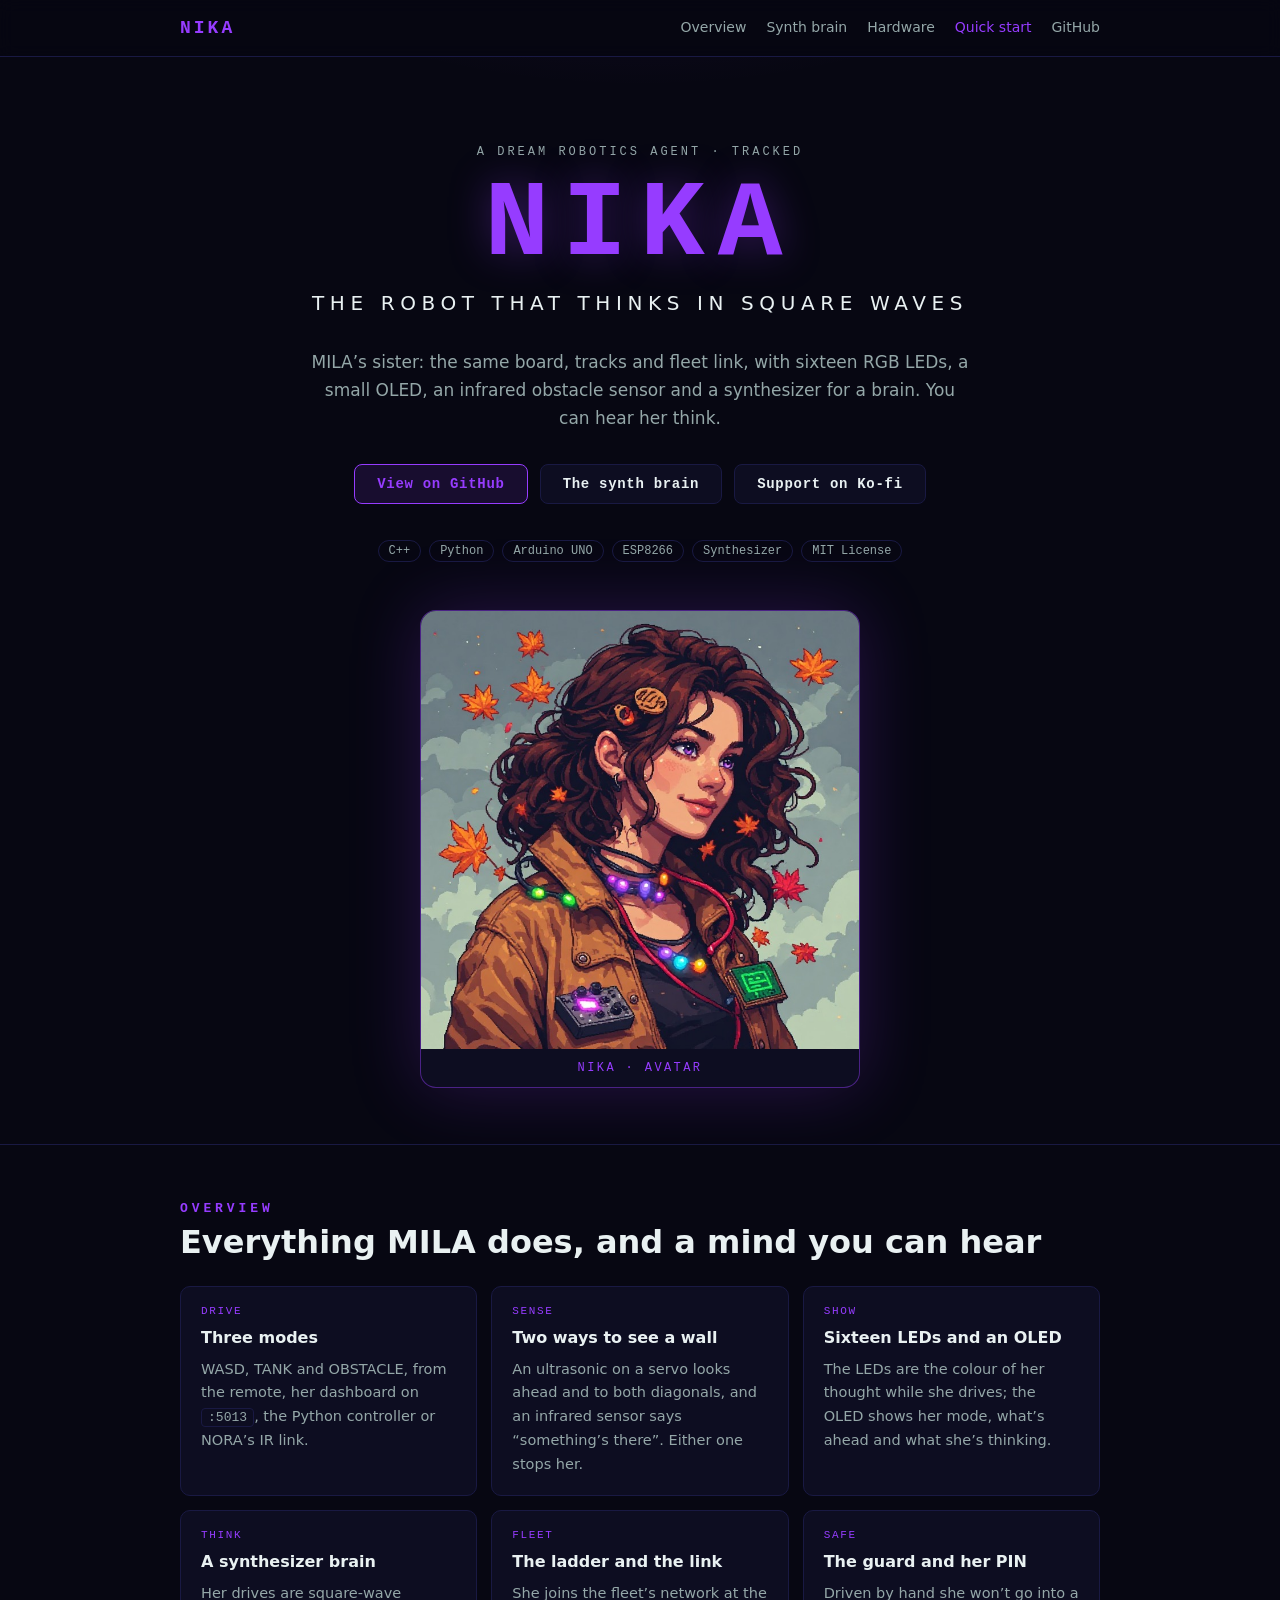
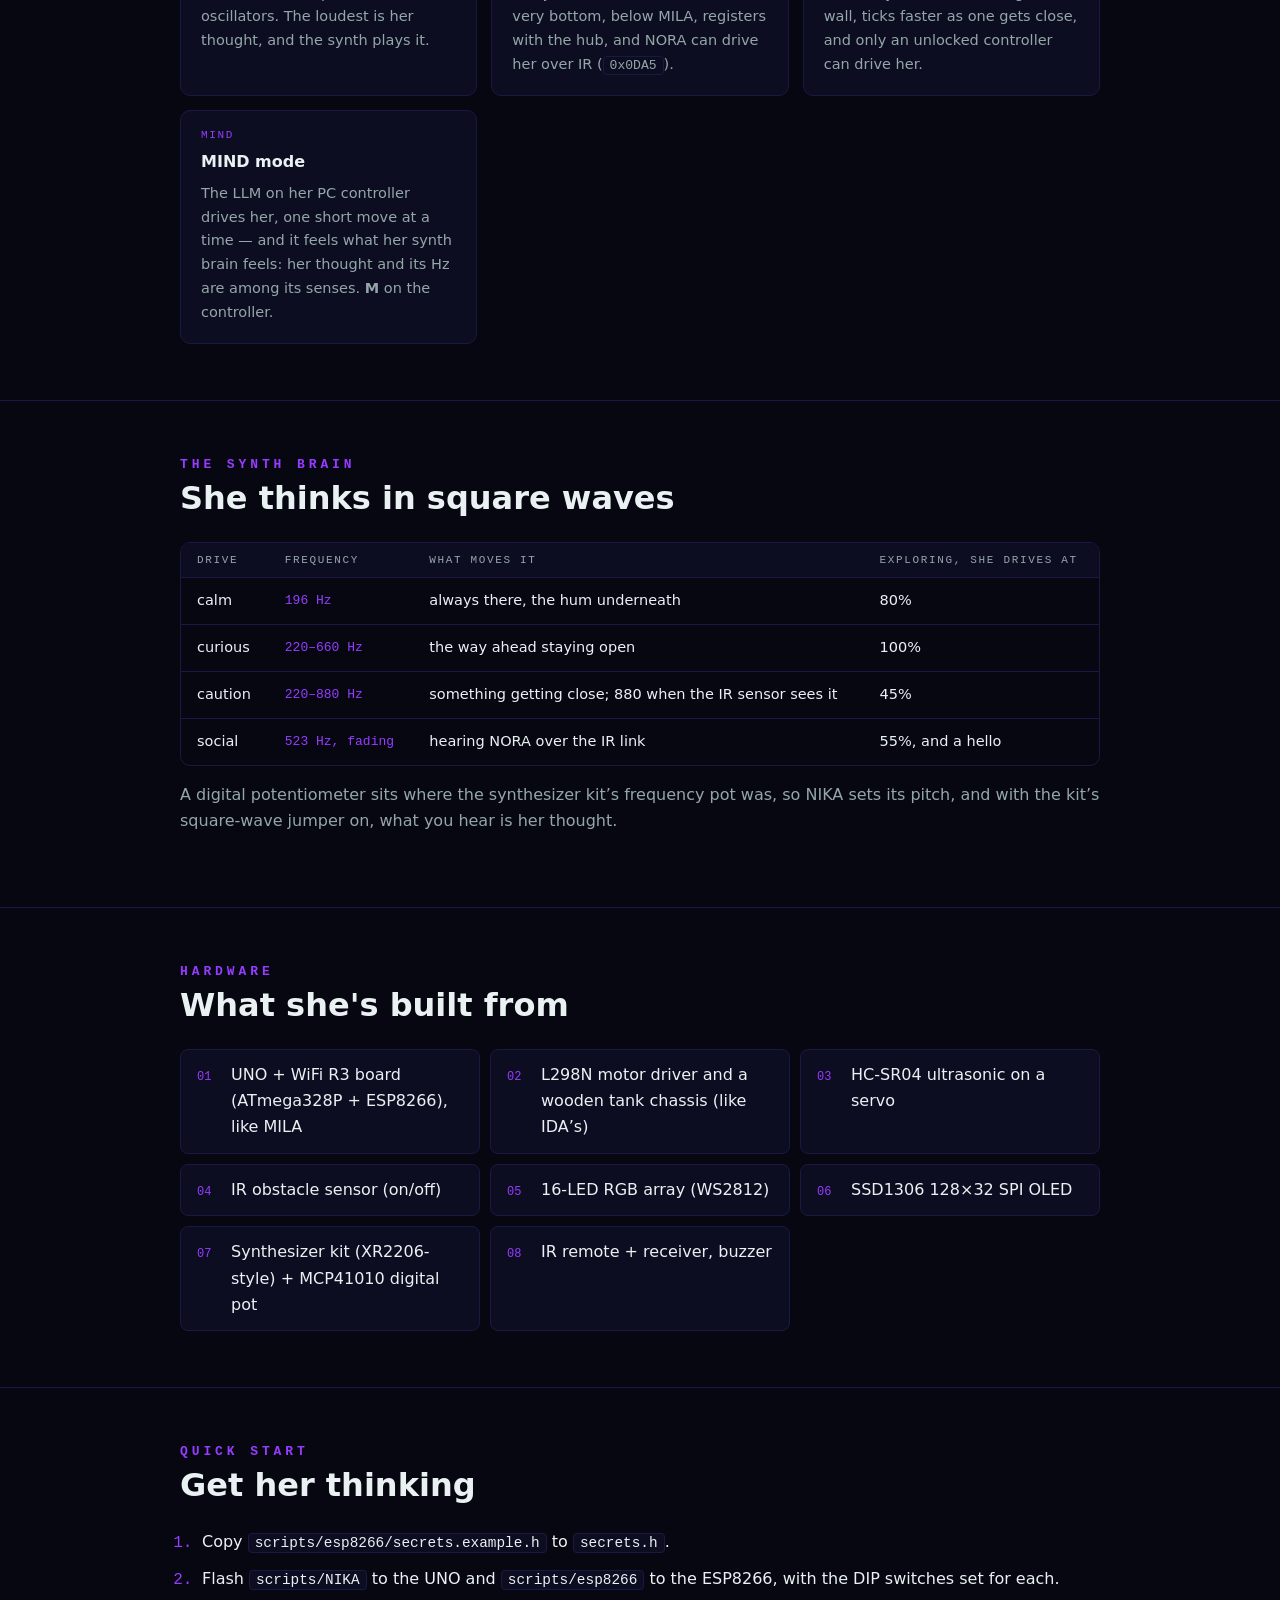
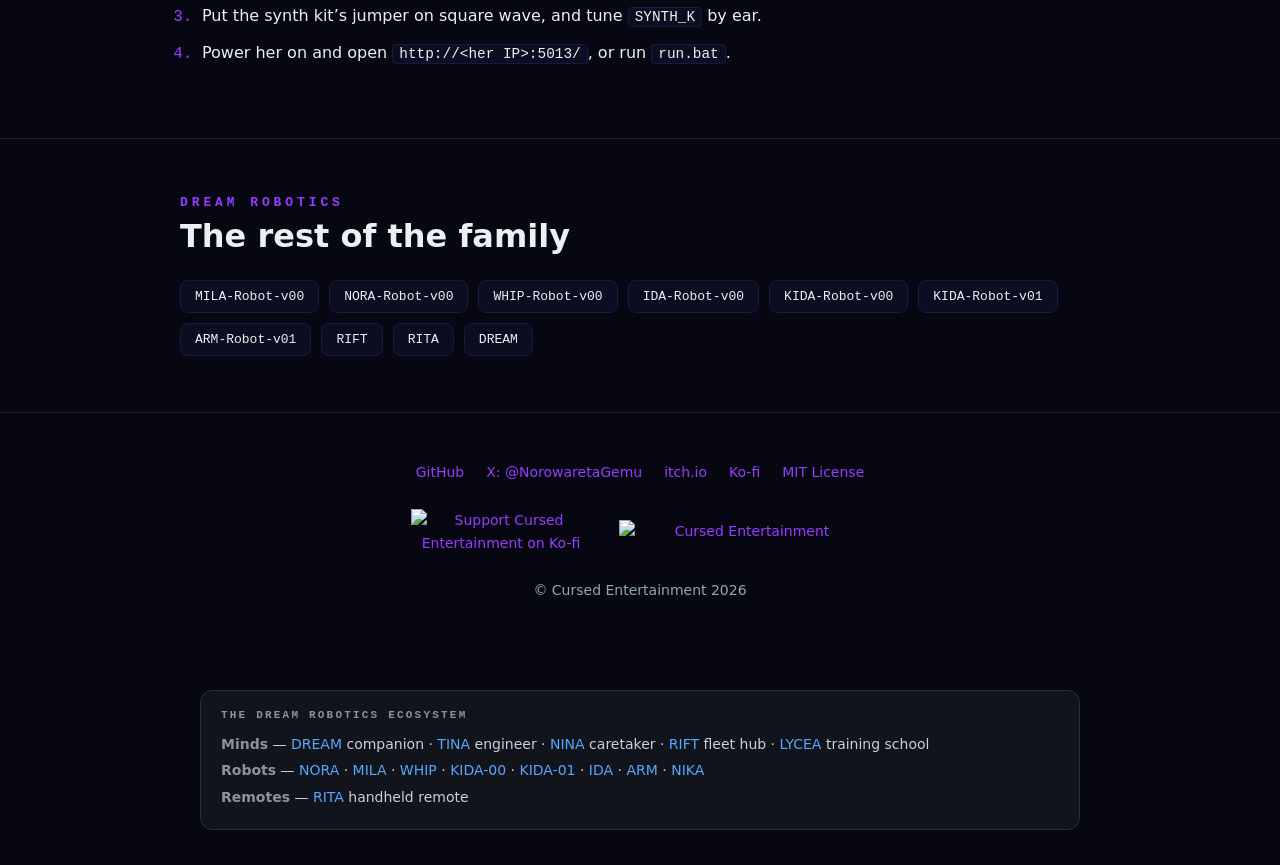
==== index.html @ 4344f5b2 "Ecosystem block: no Tools line (CRUSH, Image-Generator, GloriosaAI, SynthWomb, PyVitals aren't DREAM" ====
<!DOCTYPE html>
<html lang="en">
<head>
<meta charset="utf-8">
<meta name="viewport" content="width=device-width, initial-scale=1">
<title>NIKA — the robot that thinks in square waves</title>
<meta name="description" content="NIKA is a tracked UNO + ESP8266 robot from the DREAM Robotics fleet whose mind is a synthesizer: her drives are square-wave oscillators, and the loudest one is her thought.">
<meta name="color-scheme" content="dark">
<meta property="og:title" content="NIKA — the robot that thinks in square waves">
<meta property="og:description" content="A tracked UNO + ESP8266 robot whose mind is a synthesizer.">
<meta property="og:type" content="website">
<meta property="og:image" content="images/nika_avatar.jpg">
<link rel="icon" href="site/favicon.ico" sizes="any">
<link rel="apple-touch-icon" href="site/apple-touch-icon.png">
<link rel="stylesheet" href="site/style.css">
<script src="site/site.js" defer></script>
</head>
<body>

<nav aria-label="Primary">
  <div class="wrap">
    <a class="brand" href="#top">NIKA</a>
    <ul>
      <li><a href="#overview">Overview</a></li>
      <li><a href="#brain">Synth brain</a></li>
      <li><a href="#hardware">Hardware</a></li>
      <li><a href="#quickstart">Quick start</a></li>
      <li><a href="https://github.com/CursedPrograms/NIKA-Robot-v00">GitHub</a></li>
    </ul>
  </div>
</nav>

<header class="hero" id="top">
  <div class="wrap">
    <div class="eyebrow">A DREAM Robotics Agent &middot; Tracked</div>
    <h1>NIKA</h1>
    <p class="tagline">The robot that thinks in square waves</p>
    <p class="lede">MILA&rsquo;s sister: the same board, tracks and fleet link, with sixteen RGB LEDs, a small OLED, an infrared obstacle sensor and a synthesizer for a brain. You can hear her think.</p>
    <div class="cta">
      <a class="btn primary" href="https://github.com/CursedPrograms/NIKA-Robot-v00">View on GitHub</a>
      <a class="btn" href="#brain">The synth brain</a>
      <a class="btn" href="https://ko-fi.com/cursedentertainment">Support on Ko-fi</a>
    </div>
    <div class="tags" aria-label="Technologies">
      <span class="tag">C++</span>
      <span class="tag">Python</span>
      <span class="tag">Arduino UNO</span>
      <span class="tag">ESP8266</span>
      <span class="tag">Synthesizer</span>
      <span class="tag">MIT License</span>
    </div>
    <figure class="avatar">
      <img src="images/nika_avatar.jpg" alt="NIKA's avatar: a human representation of the robot, in a wooden-brown jacket with RGB lights and a little synth, among autumn leaves" width="768" height="768">
      <figcaption>NIKA &middot; avatar</figcaption>
    </figure>
  </div>
</header>

<main>

<section id="overview">
  <div class="wrap">
    <h2>Overview</h2>
    <h3 class="title">Everything MILA does, and a mind you can hear</h3>
    <div class="grid cols-3">
      <div class="card"><span class="k">Drive</span><h4>Three modes</h4><p>WASD, TANK and OBSTACLE, from the remote, her dashboard on <code>:5013</code>, the Python controller or NORA&rsquo;s IR link.</p></div>
      <div class="card"><span class="k">Sense</span><h4>Two ways to see a wall</h4><p>An ultrasonic on a servo looks ahead and to both diagonals, and an infrared sensor says &ldquo;something&rsquo;s there&rdquo;. Either one stops her.</p></div>
      <div class="card"><span class="k">Show</span><h4>Sixteen LEDs and an OLED</h4><p>The LEDs are the colour of her thought while she drives; the OLED shows her mode, what&rsquo;s ahead and what she&rsquo;s thinking.</p></div>
      <div class="card"><span class="k">Think</span><h4>A synthesizer brain</h4><p>Her drives are square-wave oscillators. The loudest is her thought, and the synth plays it.</p></div>
      <div class="card"><span class="k">Fleet</span><h4>The ladder and the link</h4><p>She joins the fleet&rsquo;s network at the very bottom, below MILA, registers with the hub, and NORA can drive her over IR (<code>0x0DA5</code>).</p></div>
      <div class="card"><span class="k">Safe</span><h4>The guard and her PIN</h4><p>Driven by hand she won&rsquo;t go into a wall, ticks faster as one gets close, and only an unlocked controller can drive her.</p></div>
      <div class="card"><span class="k">Mind</span><h4>MIND mode</h4><p>The LLM on her PC controller drives her, one short move at a time &mdash; and it feels what her synth brain feels: her thought and its Hz are among its senses. <b>M</b> on the controller.</p></div>
    </div>
  </div>
</section>

<section id="brain">
  <div class="wrap">
    <h2>The synth brain</h2>
    <h3 class="title">She thinks in square waves</h3>
    <div class="table-wrap">
      <table>
        <thead><tr><th>Drive</th><th>Frequency</th><th>What moves it</th><th>Exploring, she drives at</th></tr></thead>
        <tbody>
          <tr><td>calm</td><td class="mono">196 Hz</td><td>always there, the hum underneath</td><td>80%</td></tr>
          <tr><td>curious</td><td class="mono">220&ndash;660 Hz</td><td>the way ahead staying open</td><td>100%</td></tr>
          <tr><td>caution</td><td class="mono">220&ndash;880 Hz</td><td>something getting close; 880 when the IR sensor sees it</td><td>45%</td></tr>
          <tr><td>social</td><td class="mono">523 Hz, fading</td><td>hearing NORA over the IR link</td><td>55%, and a hello</td></tr>
        </tbody>
      </table>
    </div>
    <p class="muted spaced">A digital potentiometer sits where the synthesizer kit&rsquo;s frequency pot was, so NIKA sets its pitch, and with the kit&rsquo;s square-wave jumper on, what you hear is her thought.</p>
  </div>
</section>

<section id="hardware">
  <div class="wrap">
    <h2>Hardware</h2>
    <h3 class="title">What she's built from</h3>
    <ol class="parts">
      <li><span class="n">01</span> UNO + WiFi R3 board (ATmega328P + ESP8266), like MILA</li>
      <li><span class="n">02</span> L298N motor driver and a wooden tank chassis (like IDA&rsquo;s)</li>
      <li><span class="n">03</span> HC-SR04 ultrasonic on a servo</li>
      <li><span class="n">04</span> IR obstacle sensor (on/off)</li>
      <li><span class="n">05</span> 16-LED RGB array (WS2812)</li>
      <li><span class="n">06</span> SSD1306 128&times;32 SPI OLED</li>
      <li><span class="n">07</span> Synthesizer kit (XR2206-style) + MCP41010 digital pot</li>
      <li><span class="n">08</span> IR remote + receiver, buzzer</li>
    </ol>
  </div>
</section>

<section id="quickstart">
  <div class="wrap">
    <h2>Quick start</h2>
    <h3 class="title">Get her thinking</h3>
    <ol class="steps">
      <li>Copy <code>scripts/esp8266/secrets.example.h</code> to <code>secrets.h</code>.</li>
      <li>Flash <code>scripts/NIKA</code> to the UNO and <code>scripts/esp8266</code> to the ESP8266, with the DIP switches set for each.</li>
      <li>Put the synth kit&rsquo;s jumper on square wave, and tune <code>SYNTH_K</code> by ear.</li>
      <li>Power her on and open <code>http://&lt;her IP&gt;:5013/</code>, or run <code>run.bat</code>.</li>
    </ol>
  </div>
</section>

<section id="related">
  <div class="wrap">
    <h2>DREAM Robotics</h2>
    <h3 class="title">The rest of the family</h3>
    <div class="related">
      <a href="https://github.com/CursedPrograms/MILA-Robot-v00">MILA-Robot-v00</a>
      <a href="https://github.com/CursedPrograms/NORA-Robot-v00">NORA-Robot-v00</a>
      <a href="https://github.com/CursedPrograms/WHIP-Robot-v00">WHIP-Robot-v00</a>
      <a href="https://github.com/CursedPrograms/IDA-Robot-v00">IDA-Robot-v00</a>
      <a href="https://github.com/CursedPrograms/KIDA-Robot-v00">KIDA-Robot-v00</a>
      <a href="https://github.com/CursedPrograms/KIDA-Robot-v01">KIDA-Robot-v01</a>
      <a href="https://github.com/CursedPrograms/ARM-Robot-v01">ARM-Robot-v01</a>
      <a href="https://github.com/CursedPrograms/RIFT">RIFT</a>
      <a href="https://github.com/CursedPrograms/RITA">RITA</a>
      <a href="https://github.com/CursedPrograms/DREAM">DREAM</a>
    </div>
  </div>
</section>

</main>

<footer>
  <div class="wrap">
    <div class="links">
      <a href="https://github.com/CursedPrograms/NIKA-Robot-v00">GitHub</a>
      <a href="https://x.com/NorowaretaGemu">X: @NorowaretaGemu</a>
      <a href="https://cursed-entertainment.itch.io/">itch.io</a>
      <a href="https://ko-fi.com/cursedentertainment">Ko-fi</a>
      <a href="https://github.com/CursedPrograms/NIKA-Robot-v00/blob/main/LICENSE">MIT License</a>
    </div>
    <div class="logos">
      <a href="https://ko-fi.com/cursedentertainment">
        <img src="https://ko-fi.com/img/githubbutton_sm.svg" alt="Support Cursed Entertainment on Ko-fi" width="180" loading="lazy">
      </a>
      <a href="https://cursed-entertainment.itch.io/">
        <img src="https://github.com/CursedPrograms/cursedentertainment/raw/main/images/logos/logo-wide-grey.png" alt="Cursed Entertainment" width="250" loading="lazy">
      </a>
    </div>
    <div>&copy; Cursed Entertainment 2026</div>
  </div>
</footer>

<!-- DREAM-ECOSYSTEM:START -->
<section class="eco">
  <div class="eco-title">The DREAM Robotics ecosystem</div>
  <div><strong>Minds</strong> — <a href="https://github.com/CursedPrograms/DREAM">DREAM</a> companion · <a href="https://github.com/CursedPrograms/TINA">TINA</a> engineer · <a href="https://github.com/CursedPrograms/NINA">NINA</a> caretaker · <a href="https://github.com/CursedPrograms/RIFT">RIFT</a> fleet hub · <a href="https://github.com/CursedPrograms/LYCEA">LYCEA</a> training school</div>
  <div><strong>Robots</strong> — <a href="https://github.com/CursedPrograms/NORA-Robot-v00">NORA</a> · <a href="https://github.com/CursedPrograms/MILA-Robot-v00">MILA</a> · <a href="https://github.com/CursedPrograms/WHIP-Robot-v00">WHIP</a> · <a href="https://github.com/CursedPrograms/KIDA-Robot-v00">KIDA-00</a> · <a href="https://github.com/CursedPrograms/KIDA-Robot-v01">KIDA-01</a> · <a href="https://github.com/CursedPrograms/IDA-Robot-v00">IDA</a> · <a href="https://github.com/CursedPrograms/ARM-Robot-v01">ARM</a> · <a href="https://github.com/CursedPrograms/NIKA-Robot-v00">NIKA</a></div>
  <div><strong>Remotes</strong> — <a href="https://github.com/CursedPrograms/RITA">RITA</a> handheld remote</div>
</section>
<!-- DREAM-ECOSYSTEM:END -->
</body>
</html>
---- site/style.css ----
/* DREAM Robotics site stylesheet: layout shared by every robot, NIKA's colours
   (violet and pink, her curious and social thoughts). */
:root {
  --bg: #070712;
  --panel: #0D0D21;
  --border: #191943;
  --accent: #963CFF;
  --accent2: #FF288C;
  --green: #00ff88;
  --text: #E9F1F2;
  --sub: #94A7A8;
  --glow: 150, 60, 255;
  --glow2: 33, 131, 168;
  --mono: ui-monospace, "Cascadia Code", Consolas, "SF Mono", Menlo, monospace;
  --sans: system-ui, -apple-system, "Segoe UI", Roboto, sans-serif;
}
* { box-sizing: border-box; }
html { scroll-behavior: smooth; }
body {
  margin: 0;
  background: var(--bg);
  color: var(--text);
  font: 16px/1.65 var(--sans);
  -webkit-font-smoothing: antialiased;
}
a { color: var(--accent); text-decoration: none; }
a:hover { text-decoration: underline; }
a:focus-visible, .btn:focus-visible { outline: 2px solid var(--accent); outline-offset: 3px; border-radius: 4px; }
code, pre, .mono { font-family: var(--mono); }
.wrap { max-width: 960px; margin: 0 auto; padding: 0 20px; }

/* nav */
nav {
  position: sticky; top: 0; z-index: 10;
  background: rgba(7, 7, 18, .85);
  backdrop-filter: blur(8px);
  border-bottom: 1px solid var(--border);
}
nav .wrap { display: flex; align-items: center; justify-content: space-between; height: 56px; gap: 16px; }
nav .brand { font: 700 18px var(--mono); letter-spacing: 3px; color: var(--accent); }
nav ul { display: flex; gap: 20px; list-style: none; margin: 0; padding: 0; font-size: 14px; }
nav ul a { color: var(--sub); }
nav ul a:hover { color: var(--text); text-decoration: none; }
@media (max-width: 640px) { nav ul li:not(:last-child) { display: none; } }

/* hero */
header.hero { padding: 88px 0 56px; text-align: center; position: relative; overflow: hidden; }
header.hero::before {
  content: ""; position: absolute; inset: -40% 0 auto 0; height: 520px; z-index: -1;
  background: radial-gradient(ellipse at 50% 30%, rgba(var(--glow), .16), transparent 60%),
              radial-gradient(ellipse at 75% 20%, rgba(var(--glow2), .13), transparent 55%);
}
.eyebrow { font: 12px var(--mono); letter-spacing: 3px; color: var(--sub); text-transform: uppercase; }
h1 {
  margin: 12px 0 8px;
  font: 800 clamp(56px, 12vw, 108px)/1 var(--mono);
  letter-spacing: .12em;
  color: var(--accent);
  text-shadow: 0 0 40px rgba(var(--glow), .35);
}
.tagline { font-size: clamp(15px, 2.6vw, 20px); color: var(--text); letter-spacing: .28em; text-transform: uppercase; margin: 0 0 28px; }
.lede { max-width: 660px; margin: 0 auto 32px; color: var(--sub); font-size: 17px; }
.cta { display: flex; flex-wrap: wrap; gap: 12px; justify-content: center; }
.btn {
  display: inline-block; padding: 11px 22px; border-radius: 8px;
  border: 1px solid var(--border); background: var(--panel); color: var(--text);
  font: 600 14px var(--mono); letter-spacing: .05em; transition: border-color .15s, background .15s;
}
.btn:hover { border-color: var(--accent); text-decoration: none; }
.btn.primary { background: rgba(var(--glow), .12); border-color: var(--accent); color: var(--accent); }
.tags { display: flex; flex-wrap: wrap; gap: 8px; justify-content: center; margin-top: 36px; }
.tag { font: 12px var(--mono); color: var(--sub); border: 1px solid var(--border); padding: 3px 10px; border-radius: 999px; }

/* photos */
.photos { display: grid; grid-template-columns: repeat(auto-fit, minmax(200px, 1fr)); gap: 14px; margin-top: 48px; }
.avatar { margin: 48px auto 0; max-width: 440px; background: var(--panel); border: 1px solid rgba(var(--glow), .45); border-radius: 16px; overflow: hidden; box-shadow: 0 0 70px rgba(var(--glow), .22); }
.avatar.wide { max-width: 620px; }
.avatar img { display: block; width: 100%; height: auto; }
.avatar figcaption { font: 12px var(--mono); letter-spacing: .2em; text-transform: uppercase; color: var(--accent); padding: 12px 16px; }
.photos.single { grid-template-columns: minmax(0, 380px); justify-content: center; }
.screens { display: grid; gap: 14px; grid-template-columns: repeat(auto-fill, minmax(300px, 1fr)); align-items: start; }
.screens .shot { margin: 0; }
.dot { display: inline-block; width: 10px; height: 10px; border-radius: 50%; margin-right: 8px; vertical-align: middle; }
.yes { color: var(--green); }
.no { color: #576A6B; }
nav ul a.active { color: var(--accent); }
.spaced { margin-top: 16px; }
.shot.narrow { max-width: 320px; }
.dot.red { background: #e5484d; }
.dot.green { background: #46a758; }
.dot.yellow { background: #f5d90a; }
.dot.blue { background: #3e63dd; }

/* error pages (404 / 500) */
.error { padding: 88px 0 72px; text-align: center; position: relative; overflow: hidden; }
.error::before {
  content: ""; position: absolute; inset: -30% 0 auto 0; height: 520px; z-index: -1;
  background: radial-gradient(ellipse at 50% 30%, rgba(var(--glow), .16), transparent 60%);
}
.error .face { display: block; width: 168px; height: 168px; margin: 0 auto 28px; border-radius: 50%; object-fit: cover;
  border: 2px solid rgba(var(--glow), .55); box-shadow: 0 0 60px rgba(var(--glow), .25); }
.error .code { font: 800 clamp(88px, 20vw, 168px)/1 var(--mono); letter-spacing: .08em; color: var(--accent);
  text-shadow: 0 0 40px rgba(var(--glow), .35); margin: 0 auto 12px; max-width: none; text-align: center; text-indent: .08em; }
.error h1 { font-size: clamp(22px, 4vw, 30px); letter-spacing: normal; text-shadow: none; color: var(--text); margin: 0 0 12px; font-family: var(--sans); font-weight: 700; }
.error p { color: var(--sub); max-width: 520px; margin: 0 auto 28px; }
.error code { word-break: break-all; }
.photos figure { margin: 0; background: var(--panel); border: 1px solid var(--border); border-radius: 12px; overflow: hidden; }
.photos img { display: block; width: 100%; height: auto; aspect-ratio: 1; object-fit: cover; }
.photos figcaption { font: 12px var(--mono); letter-spacing: .15em; text-transform: uppercase; color: var(--sub); padding: 10px 14px; }
.shot { margin: 24px 0 0; background: var(--panel); border: 1px solid var(--border); border-radius: 12px; overflow: hidden; }
.shot img { display: block; width: 100%; height: auto; }
.shot figcaption { font: 12px var(--mono); letter-spacing: .15em; text-transform: uppercase; color: var(--sub); padding: 10px 14px; }

/* sections */
section { padding: 56px 0; border-top: 1px solid var(--border); }
h2 { margin: 0 0 6px; font: 700 13px var(--mono); letter-spacing: .3em; text-transform: uppercase; color: var(--accent); }
h3.title { margin: 0 0 24px; font-size: clamp(24px, 4vw, 32px); line-height: 1.25; }
h3.sub { margin: 40px 0 16px; font-size: 22px; line-height: 1.25; }
p { margin: 0 0 16px; }
.muted { color: var(--sub); }

.grid { display: grid; gap: 14px; }
.grid.cols-3 { grid-template-columns: repeat(auto-fill, minmax(260px, 1fr)); }
.grid.cols-2 { grid-template-columns: repeat(auto-fill, minmax(300px, 1fr)); }
.card { background: var(--panel); border: 1px solid var(--border); border-radius: 10px; padding: 18px 20px; }
.card h4 { margin: 0 0 6px; font-size: 16px; }
.card p { margin: 0; color: var(--sub); font-size: 14.5px; }
.card .k { font: 11px var(--mono); letter-spacing: .15em; color: var(--accent); text-transform: uppercase; margin-bottom: 8px; display: block; }

/* hardware list */
.parts { list-style: none; margin: 0; padding: 0; display: grid; gap: 10px; grid-template-columns: repeat(auto-fill, minmax(260px, 1fr)); }
.parts li {
  background: var(--panel); border: 1px solid var(--border); border-radius: 8px;
  padding: 12px 16px; display: flex; align-items: baseline; gap: 12px;
}
.parts .n { font: 12px var(--mono); color: var(--accent); min-width: 22px; }

/* modes */
.mode { border-left: 3px solid var(--accent); }
.mode:nth-child(2) { border-left-color: var(--accent2); }
.mode:nth-child(3) { border-left-color: var(--green); }
.mode:nth-child(4) { border-left-color: var(--sub); }
kbd {
  font: 12px var(--mono); background: var(--bg); border: 1px solid var(--border);
  border-bottom-width: 2px; border-radius: 5px; padding: 1px 6px; color: var(--text);
}

/* code */
pre {
  background: var(--panel); border: 1px solid var(--border); border-radius: 10px;
  padding: 16px 18px; overflow-x: auto; font-size: 13.5px; line-height: 1.6; margin: 0 0 16px;
}
pre .c { color: #576A6B; }
pre .p { color: var(--accent); user-select: none; }
:not(pre) > code { background: var(--panel); border: 1px solid var(--border); border-radius: 4px; padding: 1px 6px; font-size: .9em; }

/* steps */
ol.steps { margin: 0 0 16px; padding-left: 22px; }
ol.steps li { margin-bottom: 10px; }
ol.steps li::marker { color: var(--accent); font-family: var(--mono); }

/* callout */
.note { background: rgba(var(--glow), .07); border: 1px solid rgba(var(--glow), .35); border-radius: 10px; padding: 14px 18px; margin: 16px 0 0; font-size: 14.5px; }
.note strong { color: var(--accent); }

/* table */
.table-wrap { overflow-x: auto; border: 1px solid var(--border); border-radius: 10px; }
table { border-collapse: collapse; width: 100%; font-size: 14.5px; }
th, td { text-align: left; padding: 11px 16px; border-bottom: 1px solid var(--border); }
th { font: 11px var(--mono); letter-spacing: .15em; text-transform: uppercase; color: var(--sub); background: var(--panel); white-space: nowrap; }
tr:last-child td { border-bottom: 0; }
td.mono { color: var(--accent); font-size: 13px; white-space: nowrap; }

/* related */
.related { display: flex; flex-wrap: wrap; gap: 10px; }
.related a { font: 13px var(--mono); border: 1px solid var(--border); background: var(--panel); border-radius: 8px; padding: 8px 14px; color: var(--text); }
.related a:hover { border-color: var(--accent); text-decoration: none; }

/* footer */
footer { border-top: 1px solid var(--border); padding: 48px 0 56px; text-align: center; color: var(--sub); font-size: 14px; }
footer .logos { display: flex; flex-wrap: wrap; align-items: center; justify-content: center; gap: 28px; margin: 24px 0; }
footer .logos img { display: block; height: auto; max-width: 100%; }
footer .links { display: flex; flex-wrap: wrap; gap: 8px 22px; justify-content: center; margin-bottom: 8px; }

@media (prefers-reduced-motion: reduce) { html { scroll-behavior: auto; } .btn { transition: none; } }

/* The DREAM Robotics ecosystem links (the DREAM-ECOSYSTEM block at the end of index.html) */
section.eco { max-width: 880px; margin: 32px auto; padding: 18px 20px; border: 1px solid #2a2f3a; border-radius: 12px;
  background: #11141a; color: #c9d1d9; font-family: system-ui, Segoe UI, sans-serif; font-size: 14px; line-height: 1.9; }
section.eco .eco-title { font: 600 11px ui-monospace, Consolas, monospace; letter-spacing: .2em; text-transform: uppercase;
  color: #8b949e; margin-bottom: 10px; }
section.eco strong { color: #8b949e; }
section.eco a { color: #58a6ff; text-decoration: none; }
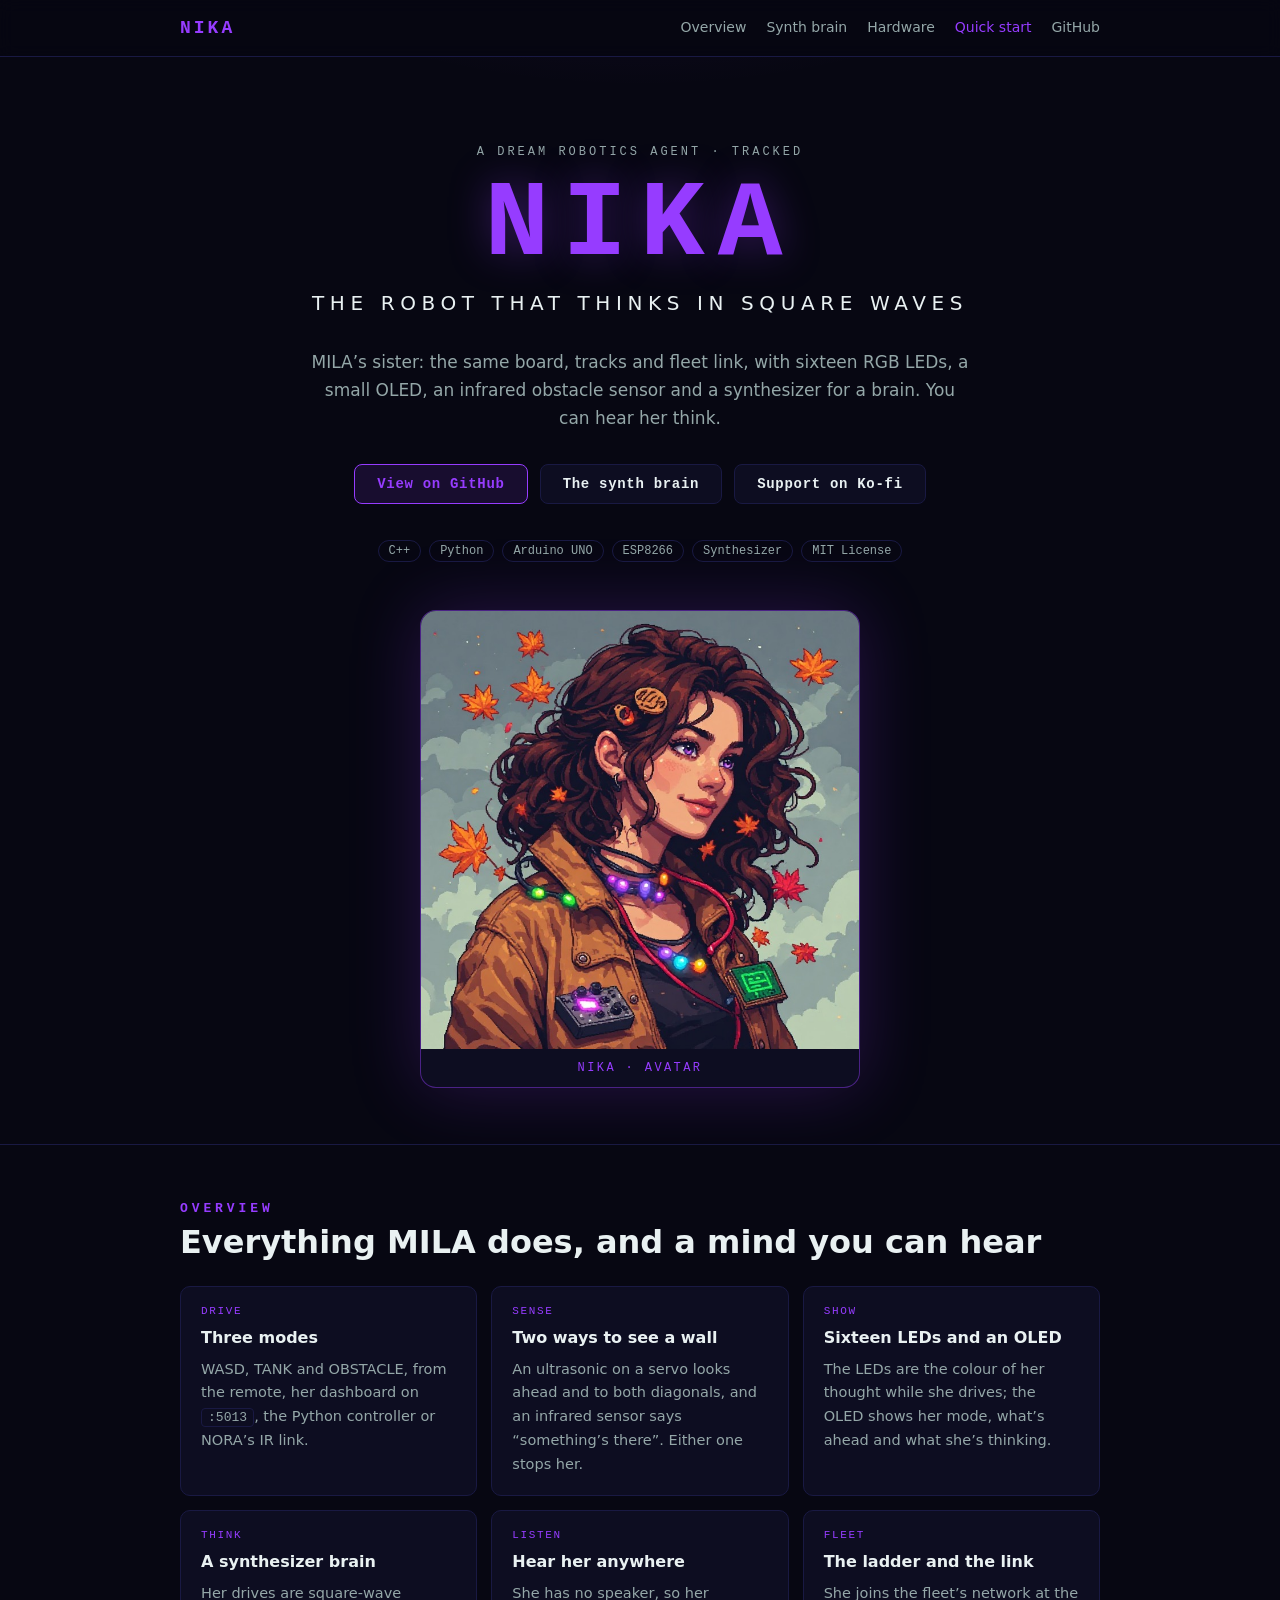
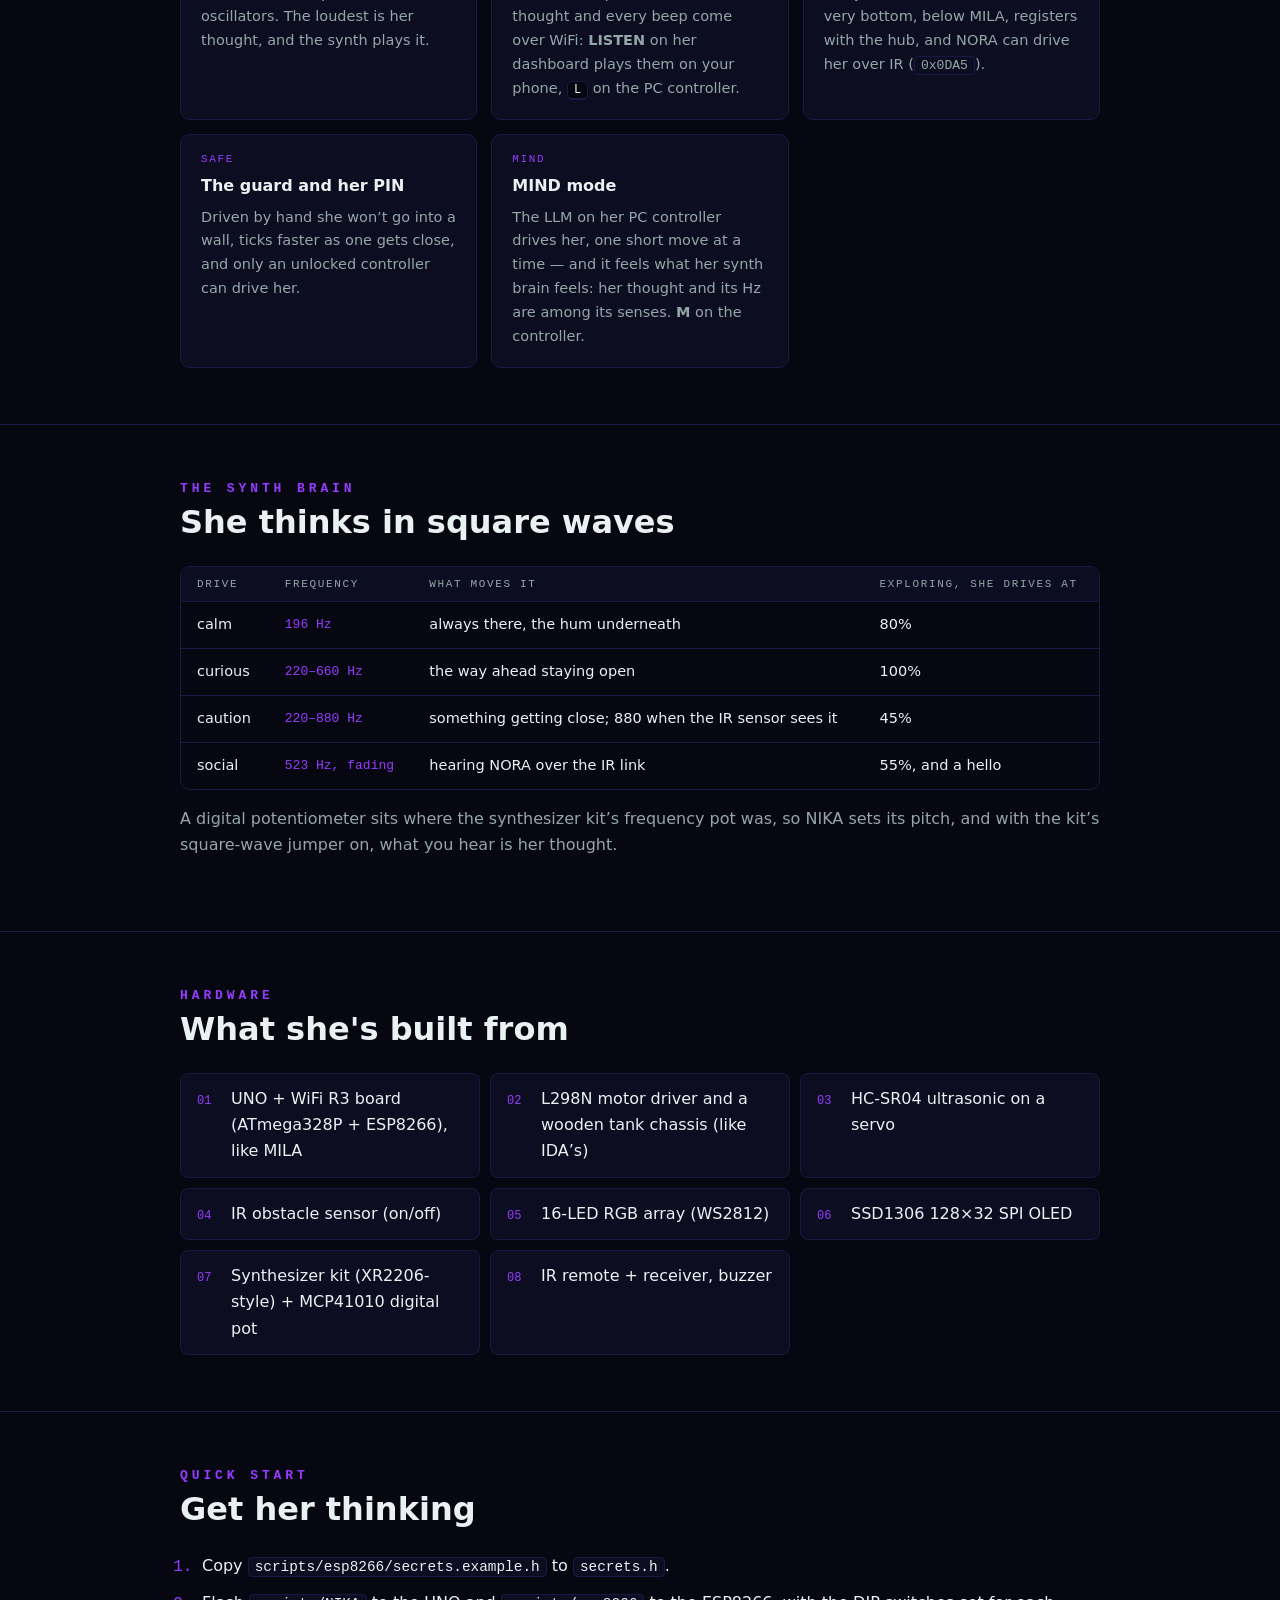
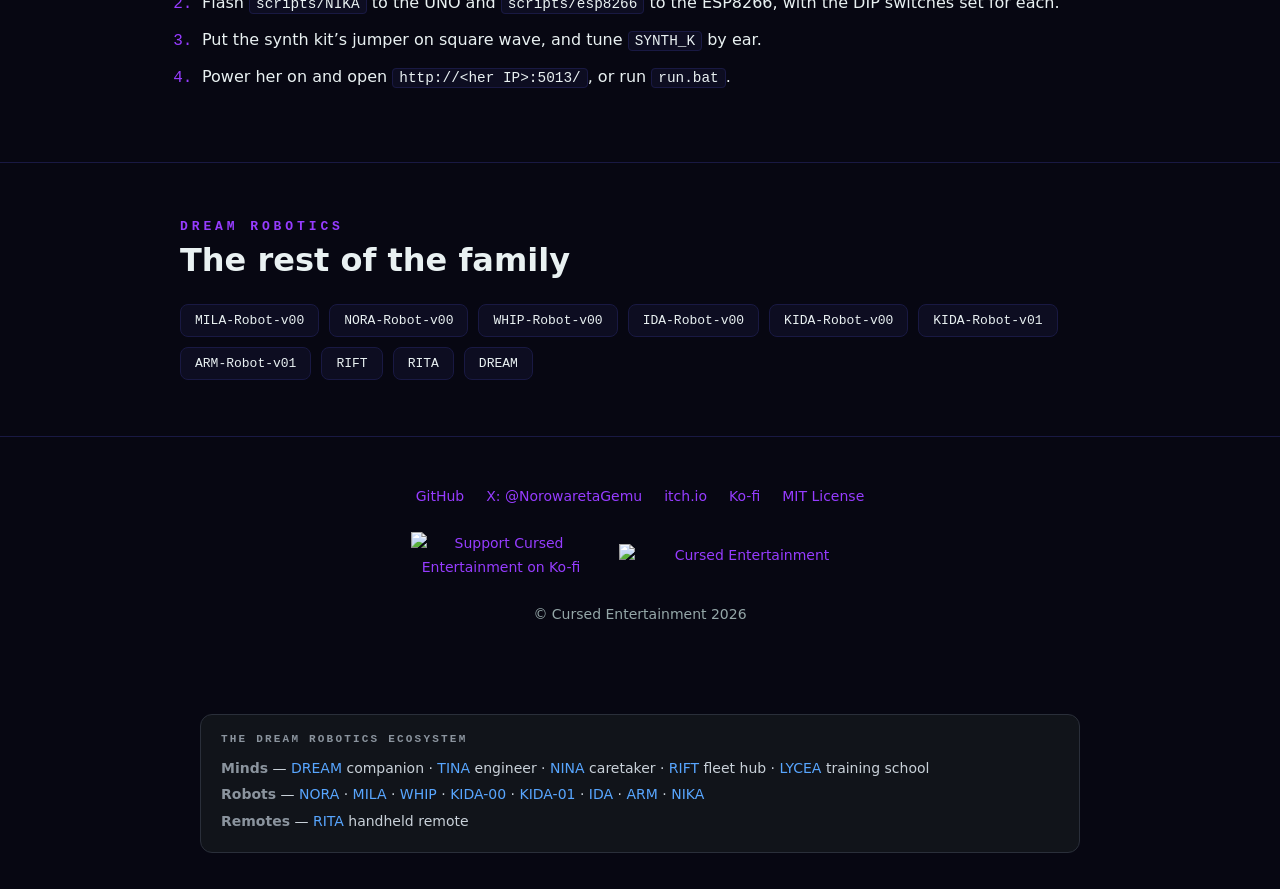
==== commit 25b1499f: "Listen: her sound over WiFi to your phone / PC (she has no speaker) - NIKA.ino: every beep is report" ====
--- a/index.html
+++ b/index.html
@@ -67,6 +67,7 @@
       <div class="card"><span class="k">Sense</span><h4>Two ways to see a wall</h4><p>An ultrasonic on a servo looks ahead and to both diagonals, and an infrared sensor says &ldquo;something&rsquo;s there&rdquo;. Either one stops her.</p></div>
       <div class="card"><span class="k">Show</span><h4>Sixteen LEDs and an OLED</h4><p>The LEDs are the colour of her thought while she drives; the OLED shows her mode, what&rsquo;s ahead and what she&rsquo;s thinking.</p></div>
       <div class="card"><span class="k">Think</span><h4>A synthesizer brain</h4><p>Her drives are square-wave oscillators. The loudest is her thought, and the synth plays it.</p></div>
+      <div class="card"><span class="k">Listen</span><h4>Hear her anywhere</h4><p>She has no speaker, so her thought and every beep come over WiFi: <b>LISTEN</b> on her dashboard plays them on your phone, <kbd>L</kbd> on the PC controller.</p></div>
       <div class="card"><span class="k">Fleet</span><h4>The ladder and the link</h4><p>She joins the fleet&rsquo;s network at the very bottom, below MILA, registers with the hub, and NORA can drive her over IR (<code>0x0DA5</code>).</p></div>
       <div class="card"><span class="k">Safe</span><h4>The guard and her PIN</h4><p>Driven by hand she won&rsquo;t go into a wall, ticks faster as one gets close, and only an unlocked controller can drive her.</p></div>
       <div class="card"><span class="k">Mind</span><h4>MIND mode</h4><p>The LLM on her PC controller drives her, one short move at a time &mdash; and it feels what her synth brain feels: her thought and its Hz are among its senses. <b>M</b> on the controller.</p></div>
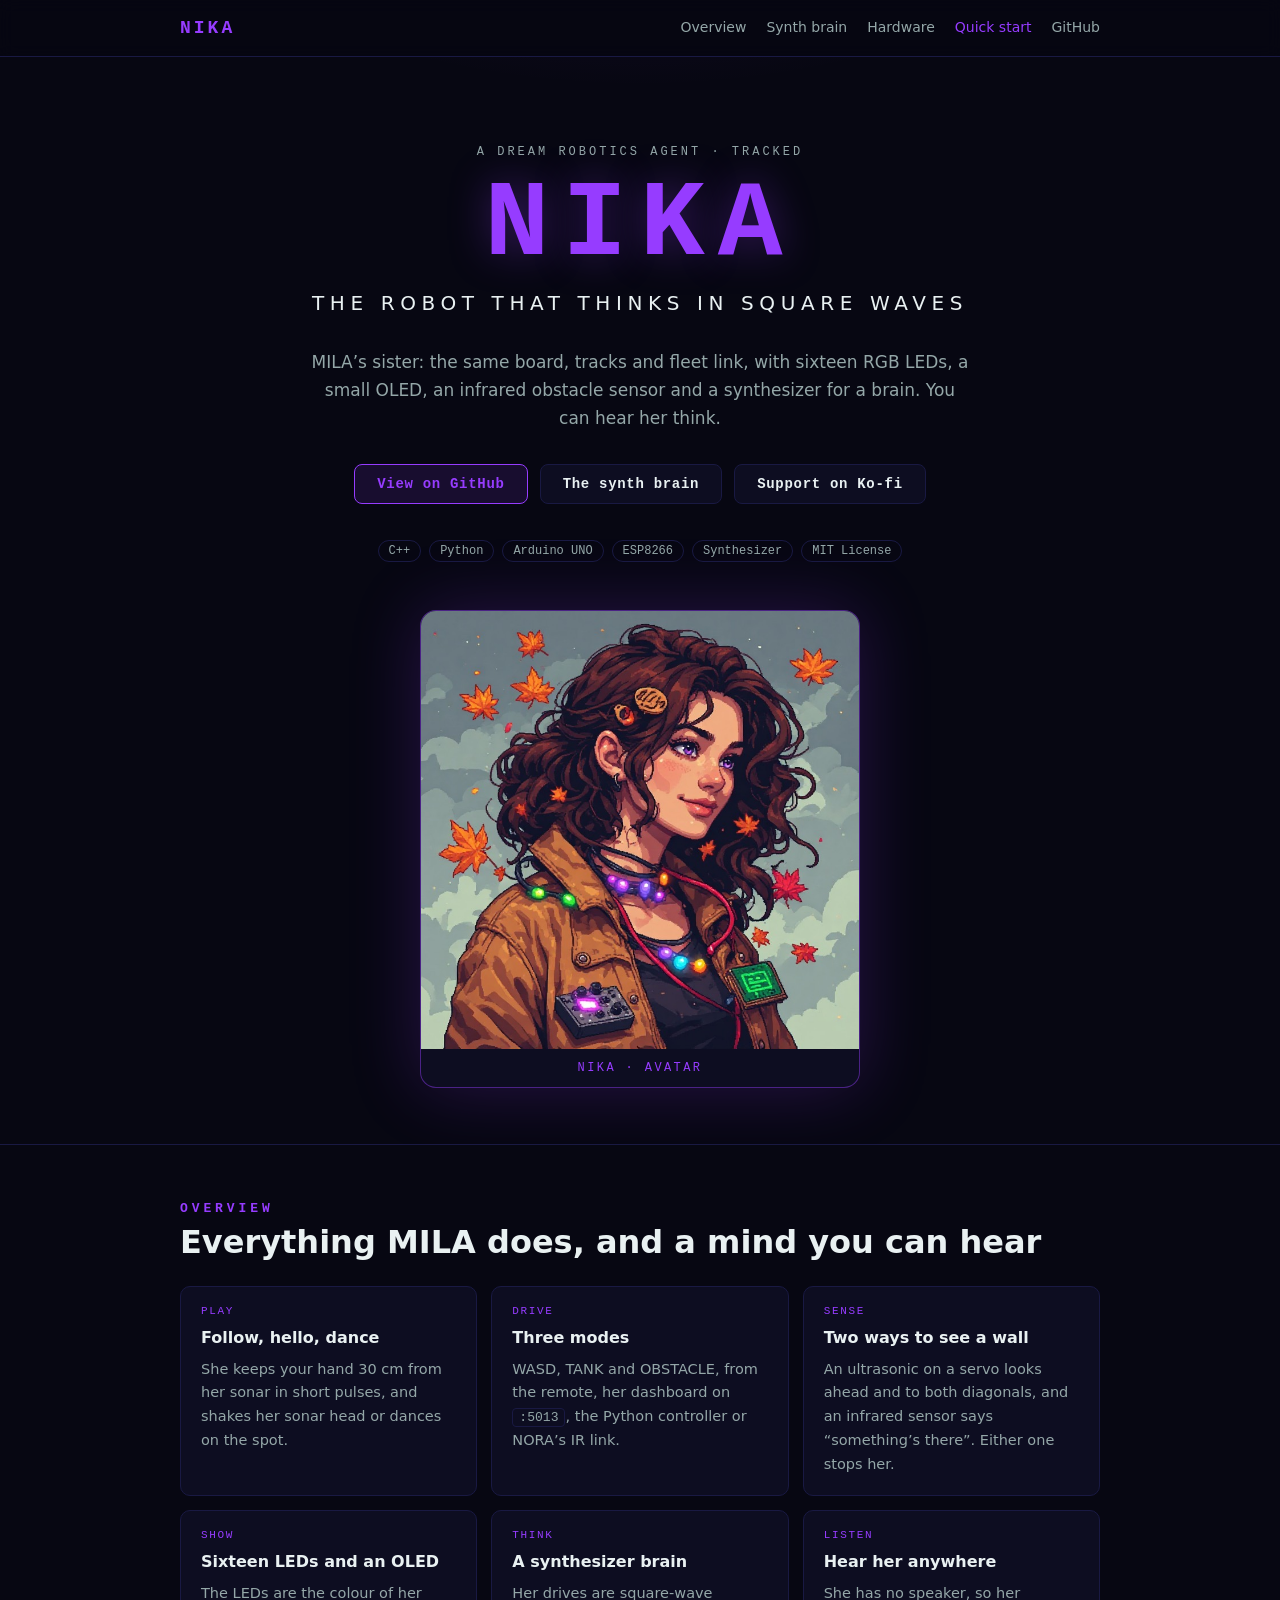
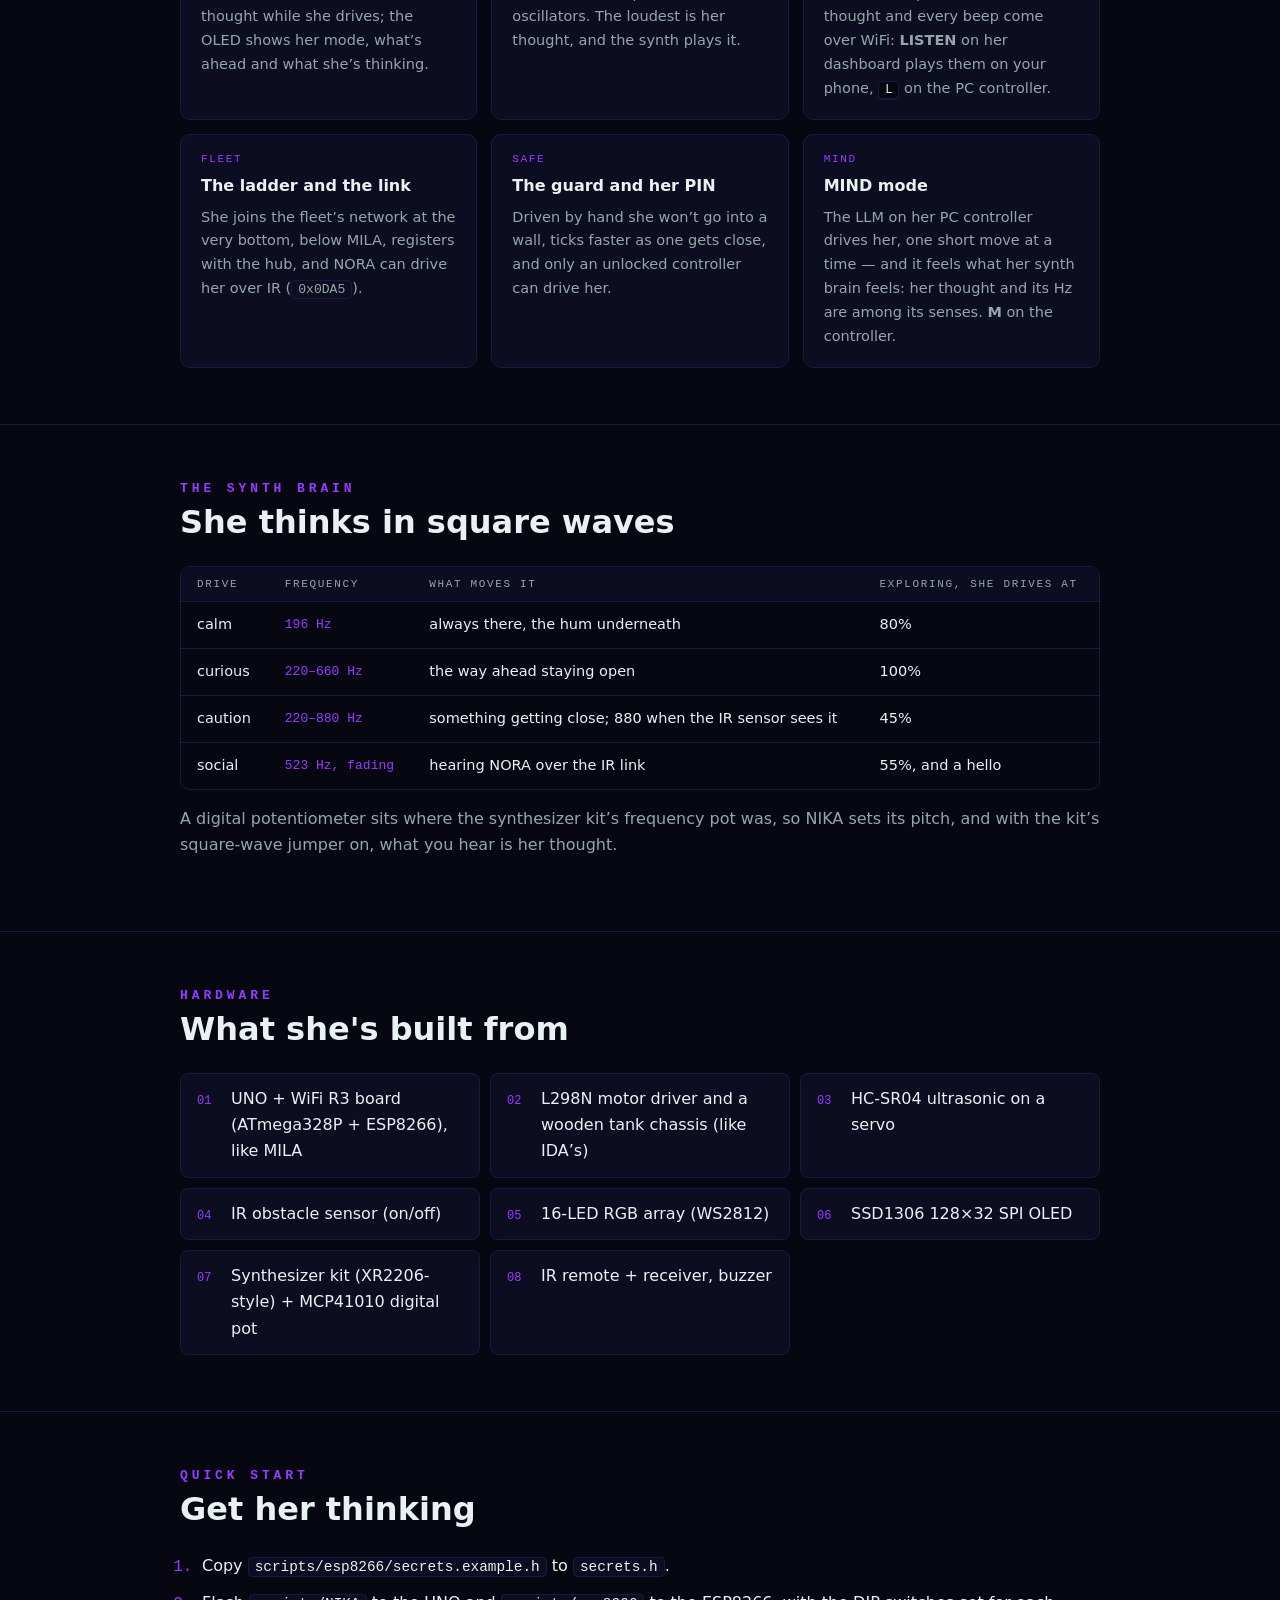
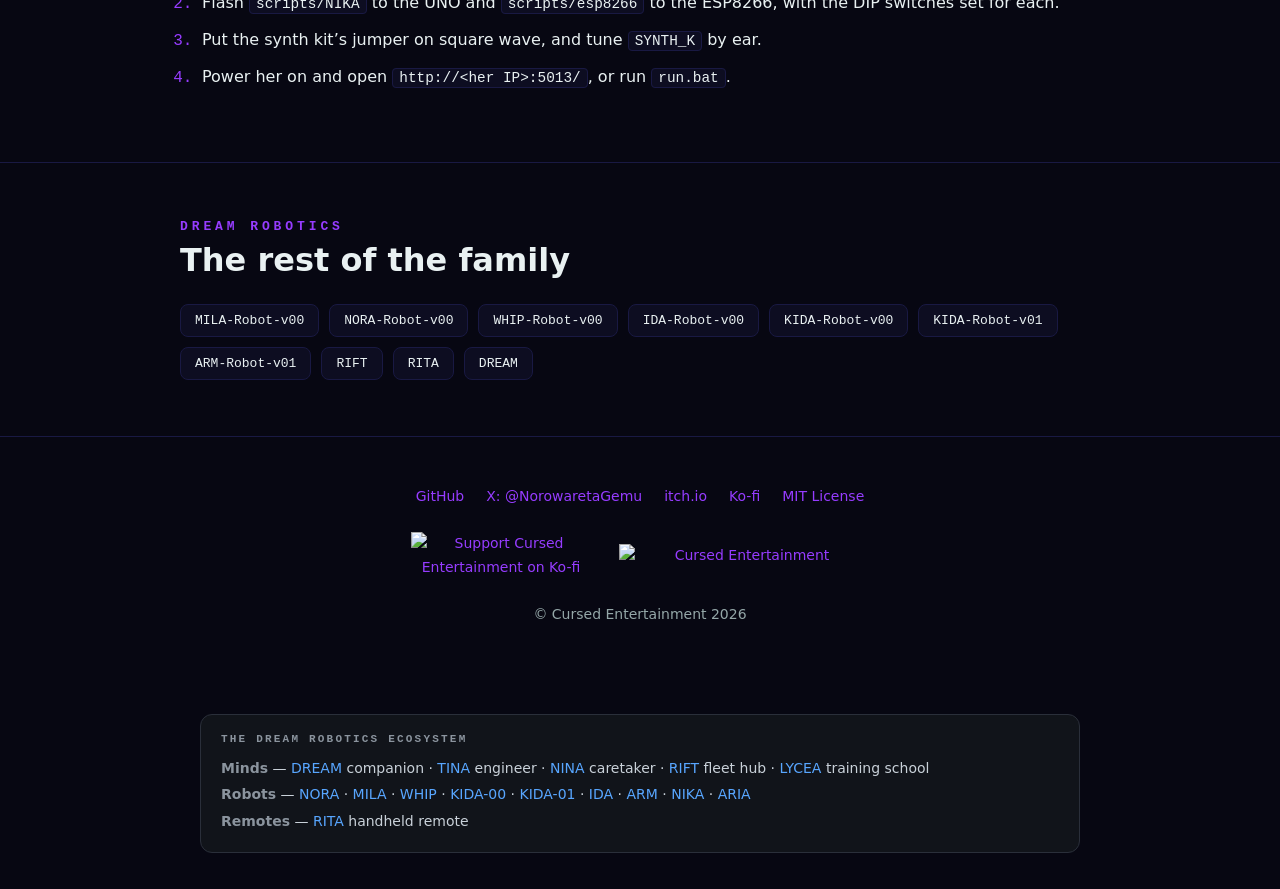
==== commit 437f30f8: "NIKA: README and site up to date, ARIA in the ecosystem Co-Authored-By: Claude Opus 5.5 <noreply@ant" ====
--- a/index.html
+++ b/index.html
@@ -63,6 +63,7 @@
     <h2>Overview</h2>
     <h3 class="title">Everything MILA does, and a mind you can hear</h3>
     <div class="grid cols-3">
+      <div class="card"><span class="k">Play</span><h4>Follow, hello, dance</h4><p>She keeps your hand 30 cm from her sonar in short pulses, and shakes her sonar head or dances on the spot.</p></div>
       <div class="card"><span class="k">Drive</span><h4>Three modes</h4><p>WASD, TANK and OBSTACLE, from the remote, her dashboard on <code>:5013</code>, the Python controller or NORA&rsquo;s IR link.</p></div>
       <div class="card"><span class="k">Sense</span><h4>Two ways to see a wall</h4><p>An ultrasonic on a servo looks ahead and to both diagonals, and an infrared sensor says &ldquo;something&rsquo;s there&rdquo;. Either one stops her.</p></div>
       <div class="card"><span class="k">Show</span><h4>Sixteen LEDs and an OLED</h4><p>The LEDs are the colour of her thought while she drives; the OLED shows her mode, what&rsquo;s ahead and what she&rsquo;s thinking.</p></div>
@@ -170,7 +171,7 @@
 <section class="eco">
   <div class="eco-title">The DREAM Robotics ecosystem</div>
   <div><strong>Minds</strong> — <a href="https://github.com/CursedPrograms/DREAM">DREAM</a> companion · <a href="https://github.com/CursedPrograms/TINA">TINA</a> engineer · <a href="https://github.com/CursedPrograms/NINA">NINA</a> caretaker · <a href="https://github.com/CursedPrograms/RIFT">RIFT</a> fleet hub · <a href="https://github.com/CursedPrograms/LYCEA">LYCEA</a> training school</div>
-  <div><strong>Robots</strong> — <a href="https://github.com/CursedPrograms/NORA-Robot-v00">NORA</a> · <a href="https://github.com/CursedPrograms/MILA-Robot-v00">MILA</a> · <a href="https://github.com/CursedPrograms/WHIP-Robot-v00">WHIP</a> · <a href="https://github.com/CursedPrograms/KIDA-Robot-v00">KIDA-00</a> · <a href="https://github.com/CursedPrograms/KIDA-Robot-v01">KIDA-01</a> · <a href="https://github.com/CursedPrograms/IDA-Robot-v00">IDA</a> · <a href="https://github.com/CursedPrograms/ARM-Robot-v01">ARM</a> · <a href="https://github.com/CursedPrograms/NIKA-Robot-v00">NIKA</a></div>
+  <div><strong>Robots</strong> — <a href="https://github.com/CursedPrograms/NORA-Robot-v00">NORA</a> · <a href="https://github.com/CursedPrograms/MILA-Robot-v00">MILA</a> · <a href="https://github.com/CursedPrograms/WHIP-Robot-v00">WHIP</a> · <a href="https://github.com/CursedPrograms/KIDA-Robot-v00">KIDA-00</a> · <a href="https://github.com/CursedPrograms/KIDA-Robot-v01">KIDA-01</a> · <a href="https://github.com/CursedPrograms/IDA-Robot-v00">IDA</a> · <a href="https://github.com/CursedPrograms/ARM-Robot-v01">ARM</a> · <a href="https://github.com/CursedPrograms/NIKA-Robot-v00">NIKA</a> · <a href="https://github.com/CursedPrograms/ARIA-Robot-v00">ARIA</a></div>
   <div><strong>Remotes</strong> — <a href="https://github.com/CursedPrograms/RITA">RITA</a> handheld remote</div>
 </section>
 <!-- DREAM-ECOSYSTEM:END -->
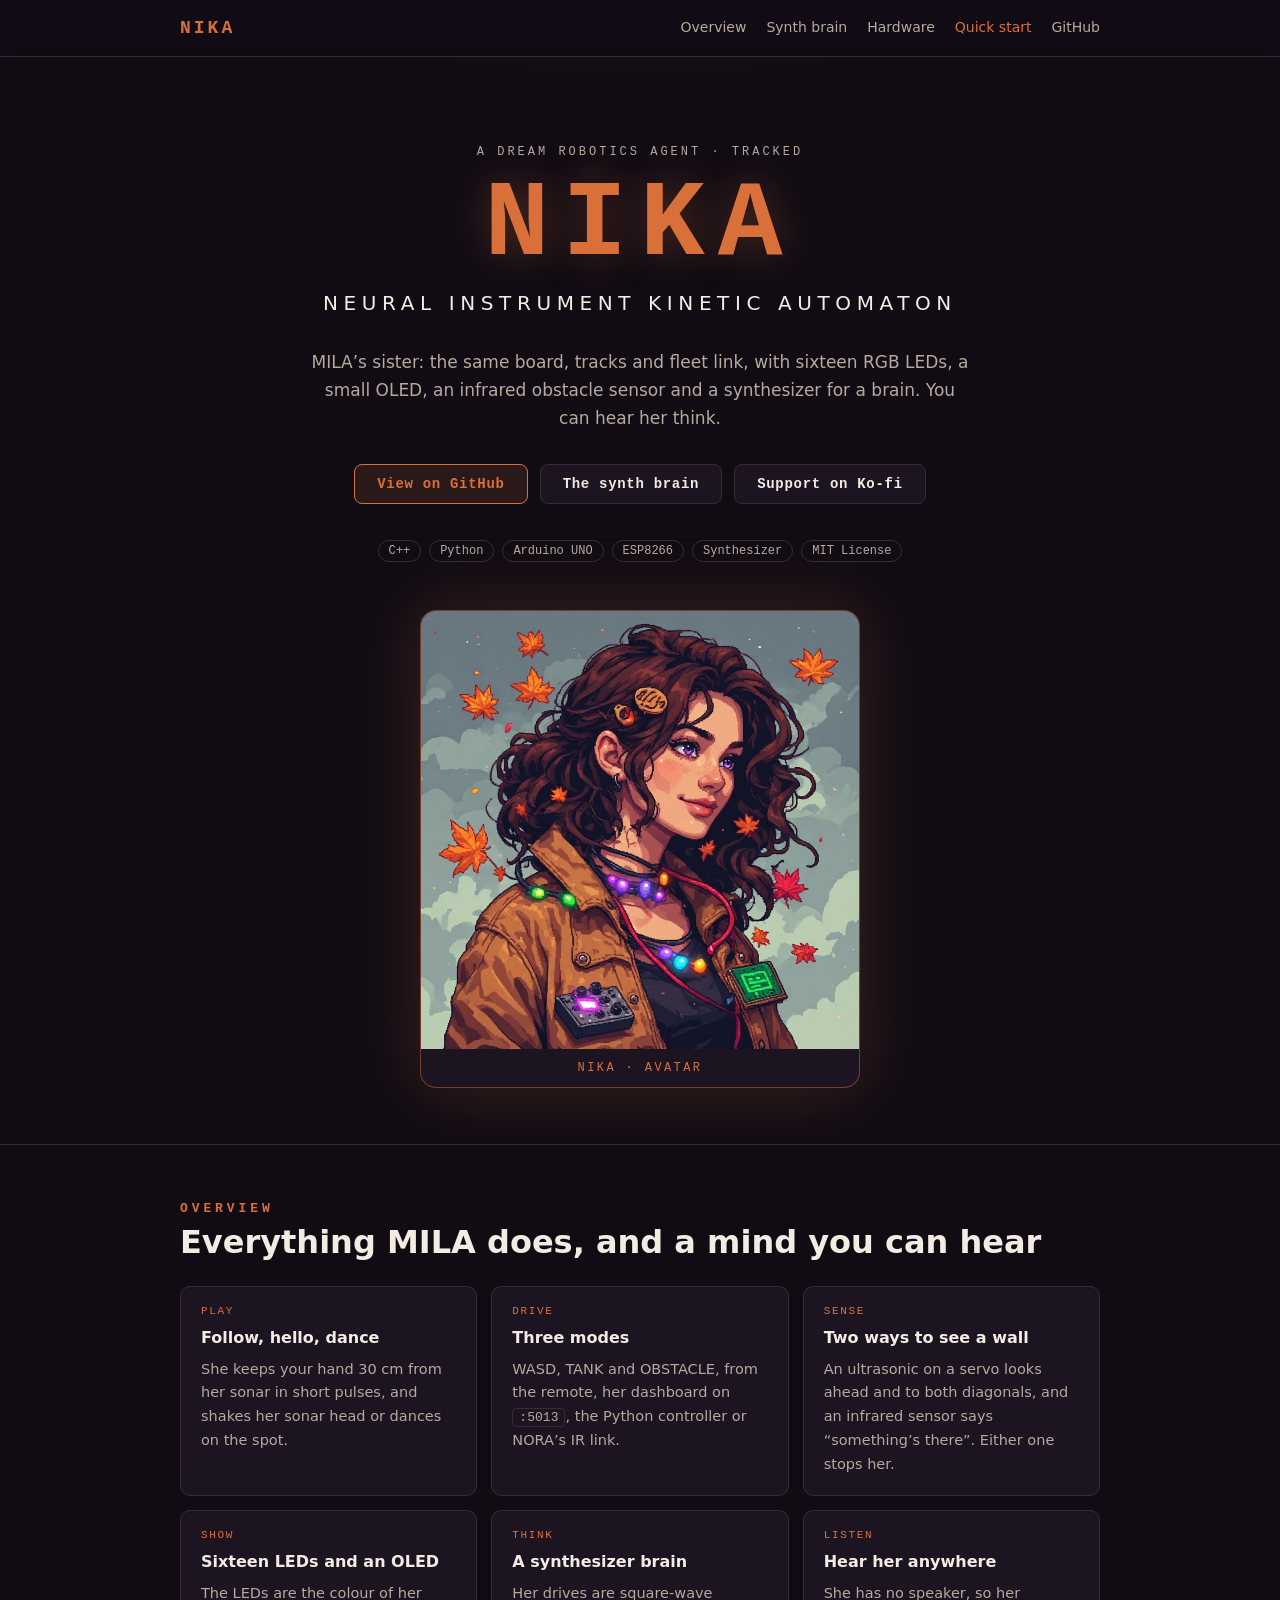
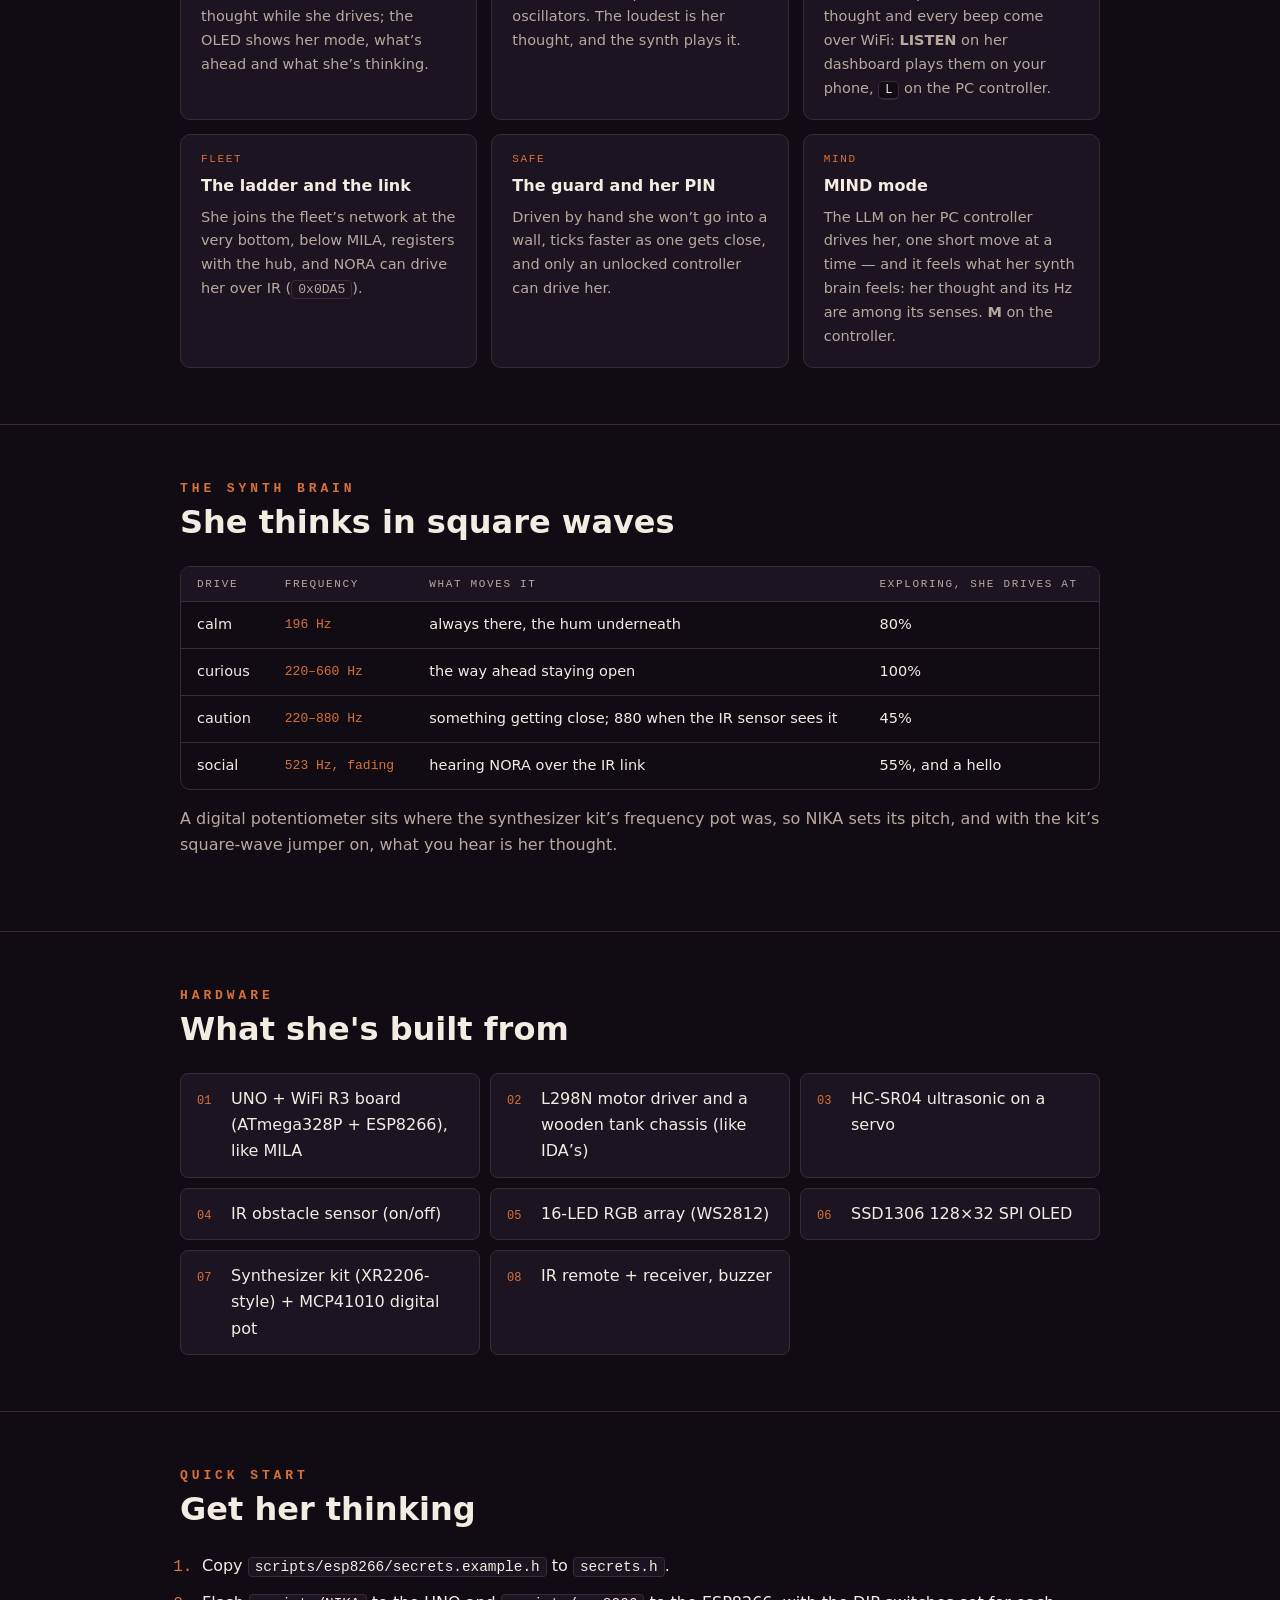
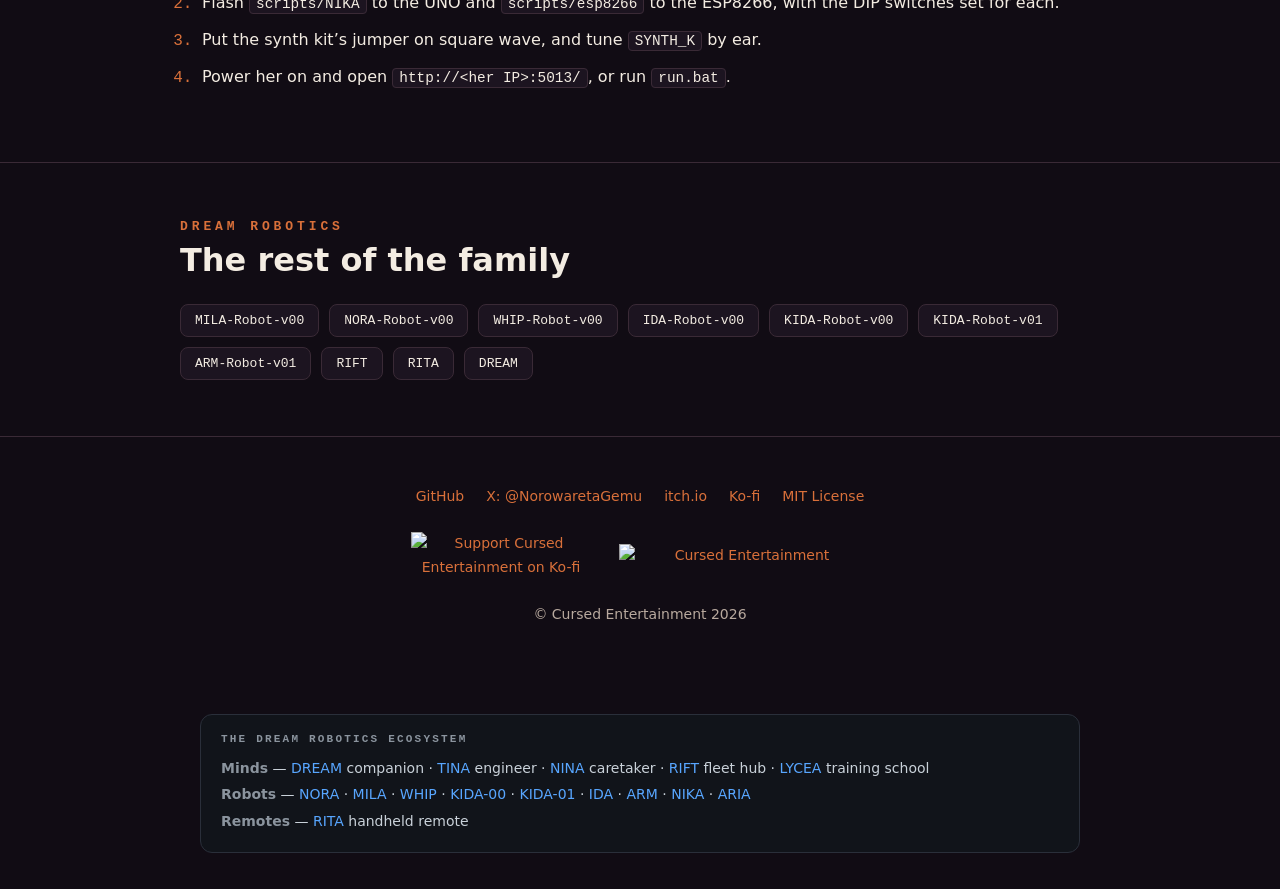
==== commit 4adfa37d: "NIKA: Neural Instrument Kinetic Automaton, colours from her avatar, README in the fleet's layout Co-" ====
--- a/index.html
+++ b/index.html
@@ -3,10 +3,10 @@
 <head>
 <meta charset="utf-8">
 <meta name="viewport" content="width=device-width, initial-scale=1">
-<title>NIKA — the robot that thinks in square waves</title>
+<title>NIKA — Neural Instrument Kinetic Automaton</title>
 <meta name="description" content="NIKA is a tracked UNO + ESP8266 robot from the DREAM Robotics fleet whose mind is a synthesizer: her drives are square-wave oscillators, and the loudest one is her thought.">
 <meta name="color-scheme" content="dark">
-<meta property="og:title" content="NIKA — the robot that thinks in square waves">
+<meta property="og:title" content="NIKA — Neural Instrument Kinetic Automaton">
 <meta property="og:description" content="A tracked UNO + ESP8266 robot whose mind is a synthesizer.">
 <meta property="og:type" content="website">
 <meta property="og:image" content="images/nika_avatar.jpg">
@@ -34,7 +34,7 @@
   <div class="wrap">
     <div class="eyebrow">A DREAM Robotics Agent &middot; Tracked</div>
     <h1>NIKA</h1>
-    <p class="tagline">The robot that thinks in square waves</p>
+    <p class="tagline">Neural Instrument Kinetic Automaton</p>
     <p class="lede">MILA&rsquo;s sister: the same board, tracks and fleet link, with sixteen RGB LEDs, a small OLED, an infrared obstacle sensor and a synthesizer for a brain. You can hear her think.</p>
     <div class="cta">
       <a class="btn primary" href="https://github.com/CursedPrograms/NIKA-Robot-v00">View on GitHub</a>
@@ -170,9 +170,9 @@
 <!-- DREAM-ECOSYSTEM:START -->
 <section class="eco">
   <div class="eco-title">The DREAM Robotics ecosystem</div>
-  <div><strong>Minds</strong> — <a href="https://github.com/CursedPrograms/DREAM">DREAM</a> companion · <a href="https://github.com/CursedPrograms/TINA">TINA</a> engineer · <a href="https://github.com/CursedPrograms/NINA">NINA</a> caretaker · <a href="https://github.com/CursedPrograms/RIFT">RIFT</a> fleet hub · <a href="https://github.com/CursedPrograms/LYCEA">LYCEA</a> training school</div>
-  <div><strong>Robots</strong> — <a href="https://github.com/CursedPrograms/NORA-Robot-v00">NORA</a> · <a href="https://github.com/CursedPrograms/MILA-Robot-v00">MILA</a> · <a href="https://github.com/CursedPrograms/WHIP-Robot-v00">WHIP</a> · <a href="https://github.com/CursedPrograms/KIDA-Robot-v00">KIDA-00</a> · <a href="https://github.com/CursedPrograms/KIDA-Robot-v01">KIDA-01</a> · <a href="https://github.com/CursedPrograms/IDA-Robot-v00">IDA</a> · <a href="https://github.com/CursedPrograms/ARM-Robot-v01">ARM</a> · <a href="https://github.com/CursedPrograms/NIKA-Robot-v00">NIKA</a> · <a href="https://github.com/CursedPrograms/ARIA-Robot-v00">ARIA</a></div>
-  <div><strong>Remotes</strong> — <a href="https://github.com/CursedPrograms/RITA">RITA</a> handheld remote</div>
+  <div><strong>Minds</strong> — <a href="https://cursedprograms.github.io/DREAM/">DREAM</a> companion · <a href="https://cursedprograms.github.io/TINA/">TINA</a> engineer · <a href="https://cursedprograms.github.io/NINA/">NINA</a> caretaker · <a href="https://cursedprograms.github.io/RIFT/">RIFT</a> fleet hub · <a href="https://github.com/CursedPrograms/LYCEA">LYCEA</a> training school</div>
+  <div><strong>Robots</strong> — <a href="https://cursedprograms.github.io/NORA-Robot-v00/">NORA</a> · <a href="https://cursedprograms.github.io/MILA-Robot-v00/">MILA</a> · <a href="https://cursedprograms.github.io/WHIP-Robot-v00/">WHIP</a> · <a href="https://cursedprograms.github.io/KIDA-Robot-v00/">KIDA-00</a> · <a href="https://cursedprograms.github.io/KIDA-Robot-v01/">KIDA-01</a> · <a href="https://cursedprograms.github.io/IDA-Robot-v00/">IDA</a> · <a href="https://cursedprograms.github.io/ARM-Robot-v01/">ARM</a> · <a href="https://cursedprograms.github.io/NIKA-Robot-v00/">NIKA</a> · <a href="https://cursedprograms.github.io/ARIA-Robot-v00/">ARIA</a></div>
+  <div><strong>Remotes</strong> — <a href="https://cursedprograms.github.io/RITA/">RITA</a> handheld remote</div>
 </section>
 <!-- DREAM-ECOSYSTEM:END -->
 </body>
--- a/site/style.css
+++ b/site/style.css
@@ -1,16 +1,16 @@
 /* DREAM Robotics site stylesheet: layout shared by every robot, NIKA's colours
    (violet and pink, her curious and social thoughts). */
 :root {
-  --bg: #070712;
-  --panel: #0D0D21;
-  --border: #191943;
-  --accent: #963CFF;
-  --accent2: #FF288C;
-  --green: #00ff88;
-  --text: #E9F1F2;
-  --sub: #94A7A8;
-  --glow: 150, 60, 255;
-  --glow2: 33, 131, 168;
+  --bg: #110C14;
+  --panel: #1C1420;
+  --border: #3A2A36;
+  --accent: #D9703A;
+  --accent2: #963CFF;
+  --green: #3FB874;
+  --text: #F3ECE2;
+  --sub: #B8A99E;
+  --glow: 217, 112, 58;
+  --glow2: 150, 60, 255;
   --mono: ui-monospace, "Cascadia Code", Consolas, "SF Mono", Menlo, monospace;
   --sans: system-ui, -apple-system, "Segoe UI", Roboto, sans-serif;
 }
@@ -32,7 +32,7 @@
 /* nav */
 nav {
   position: sticky; top: 0; z-index: 10;
-  background: rgba(7, 7, 18, .85);
+  background: rgba(17, 12, 20, .85);
   backdrop-filter: blur(8px);
   border-bottom: 1px solid var(--border);
 }
@@ -82,7 +82,7 @@
 .screens .shot { margin: 0; }
 .dot { display: inline-block; width: 10px; height: 10px; border-radius: 50%; margin-right: 8px; vertical-align: middle; }
 .yes { color: var(--green); }
-.no { color: #576A6B; }
+.no { color: #7A6B68; }
 nav ul a.active { color: var(--accent); }
 .spaced { margin-top: 16px; }
 .shot.narrow { max-width: 320px; }
@@ -150,7 +150,7 @@
   background: var(--panel); border: 1px solid var(--border); border-radius: 10px;
   padding: 16px 18px; overflow-x: auto; font-size: 13.5px; line-height: 1.6; margin: 0 0 16px;
 }
-pre .c { color: #576A6B; }
+pre .c { color: #7A6B68; }
 pre .p { color: var(--accent); user-select: none; }
 :not(pre) > code { background: var(--panel); border: 1px solid var(--border); border-radius: 4px; padding: 1px 6px; font-size: .9em; }
 
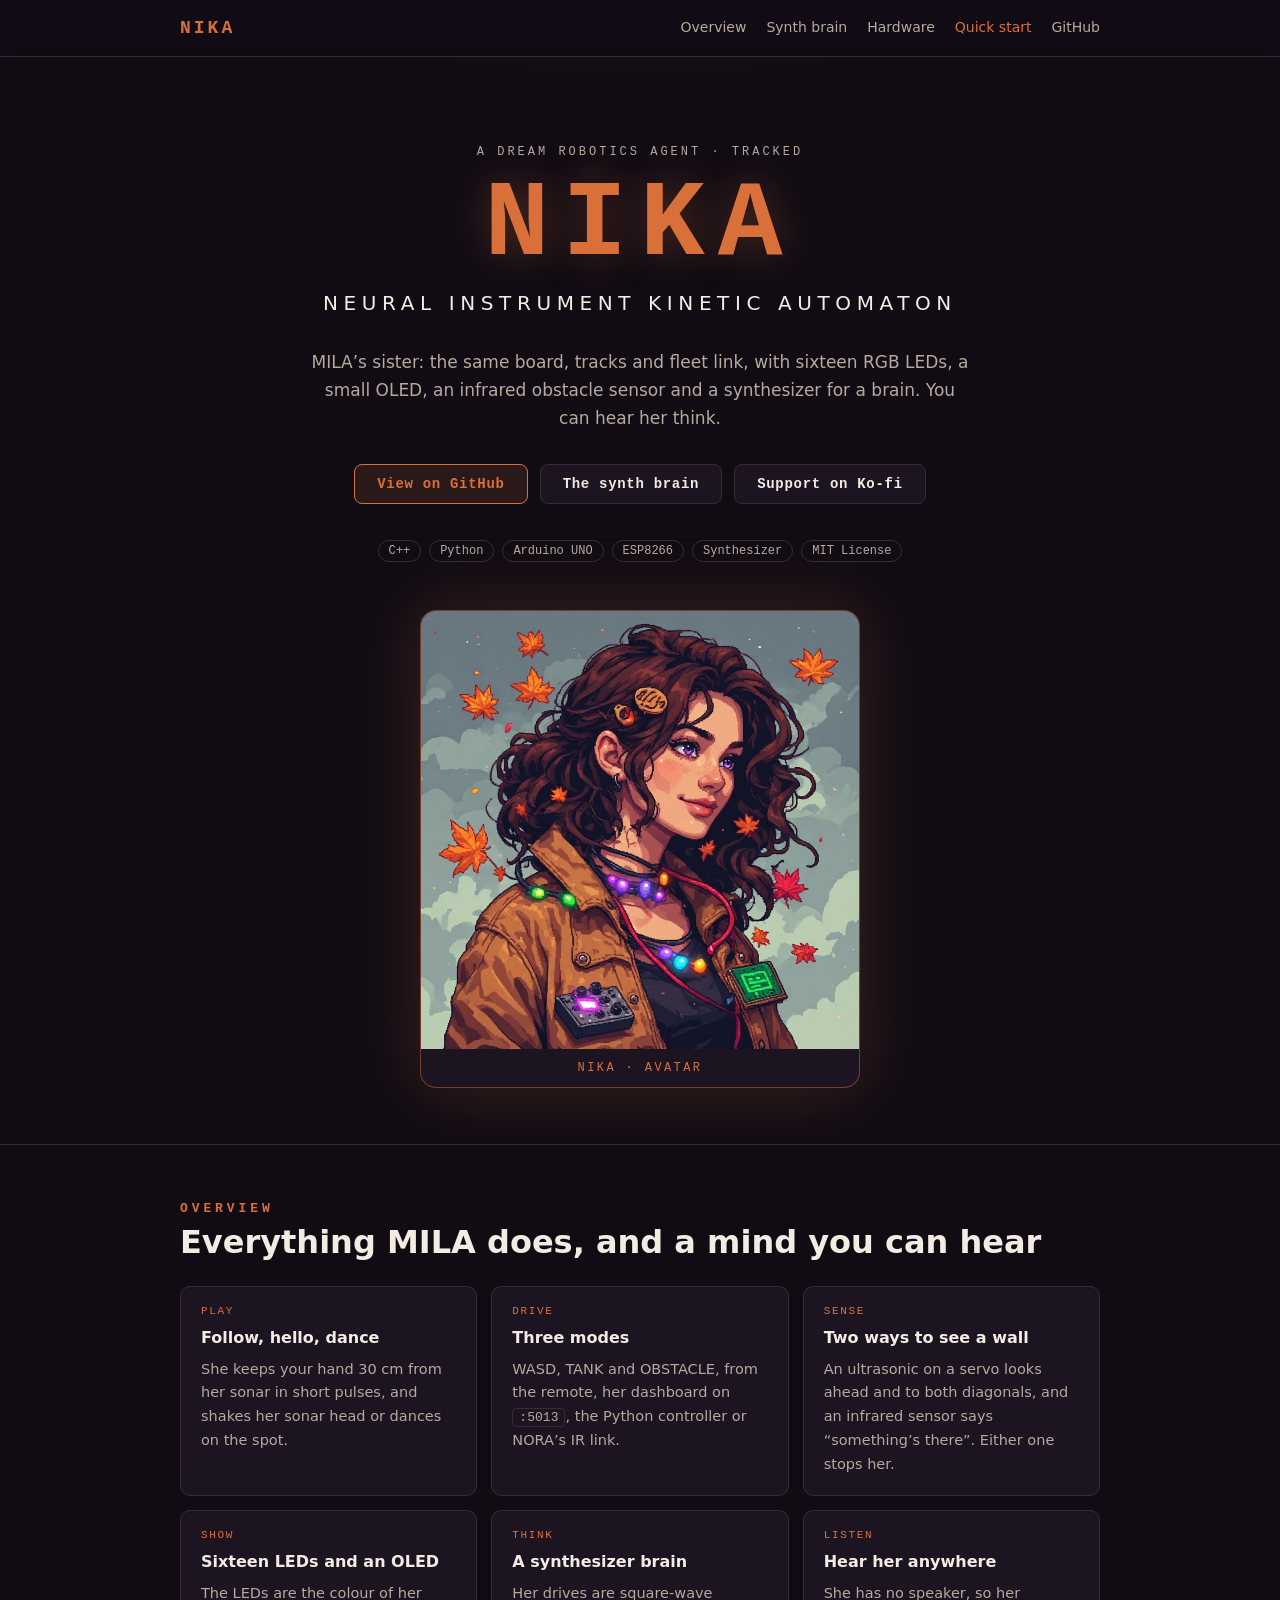
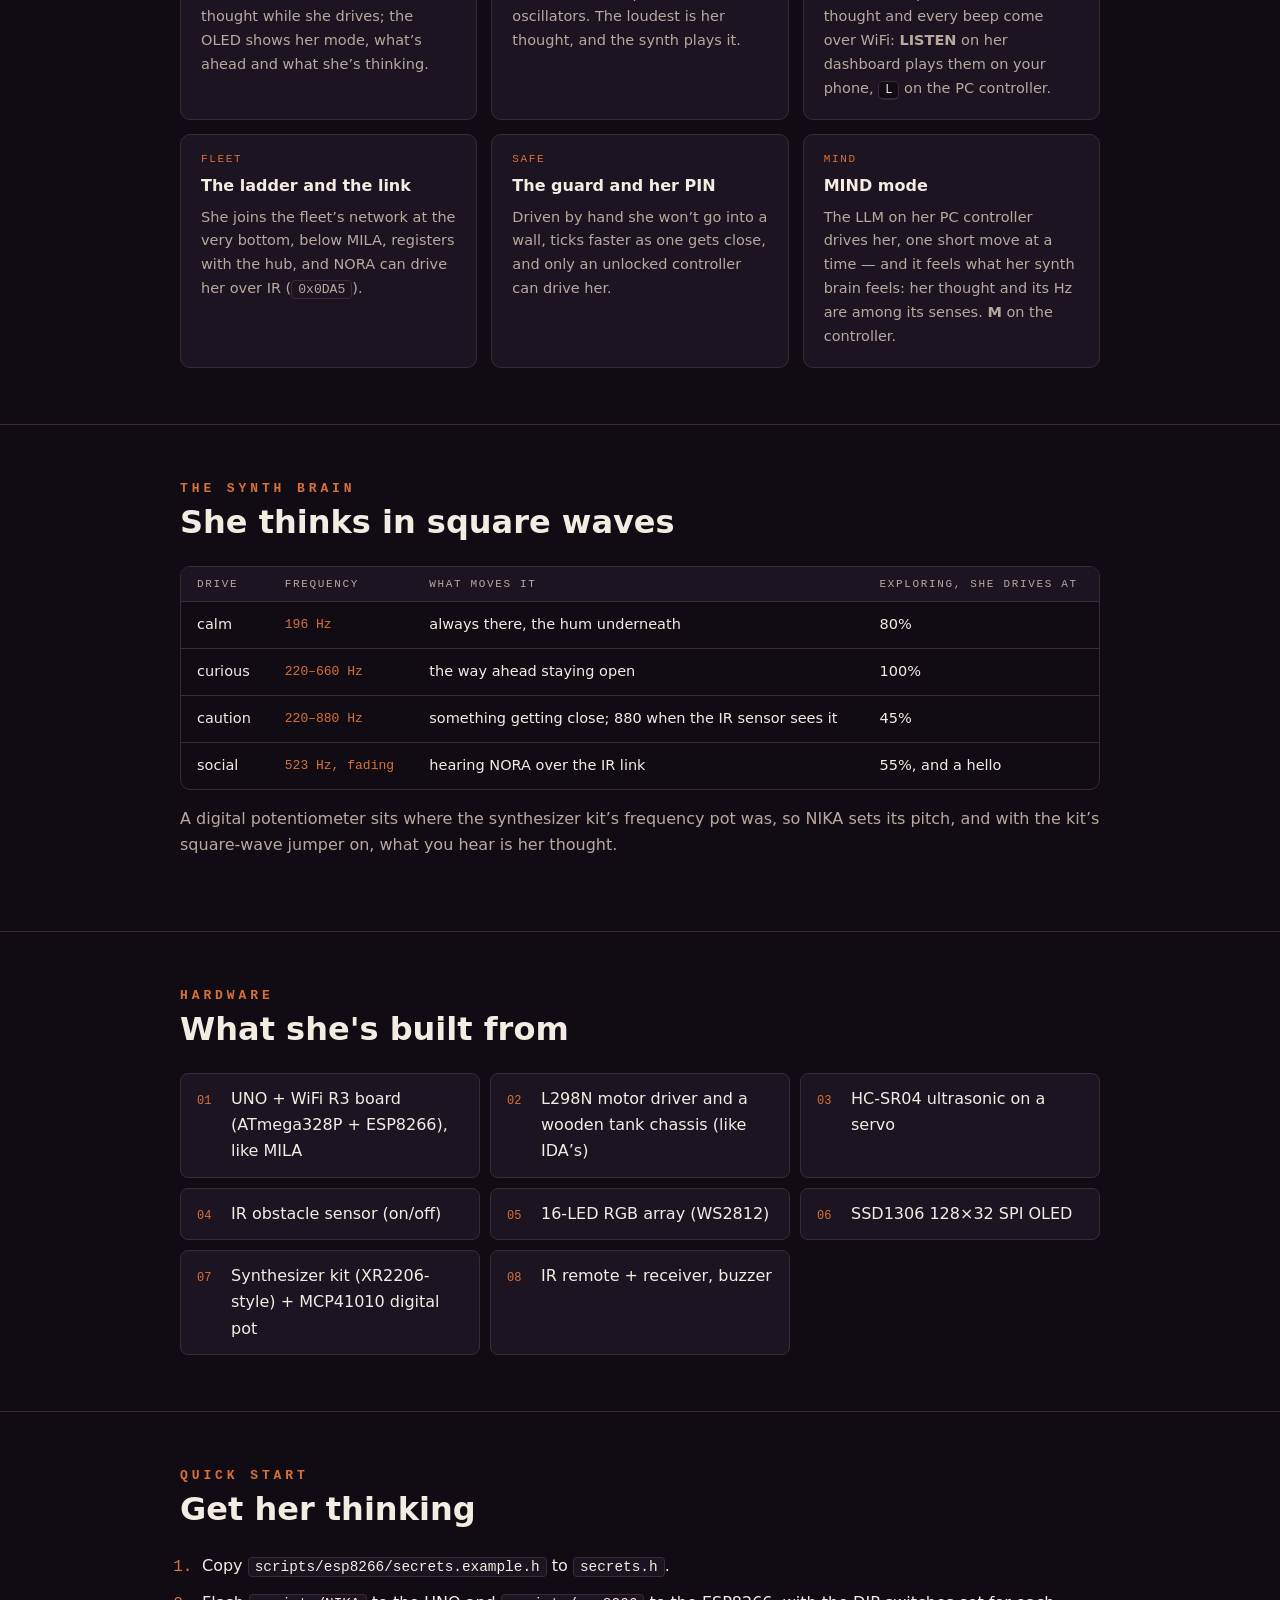
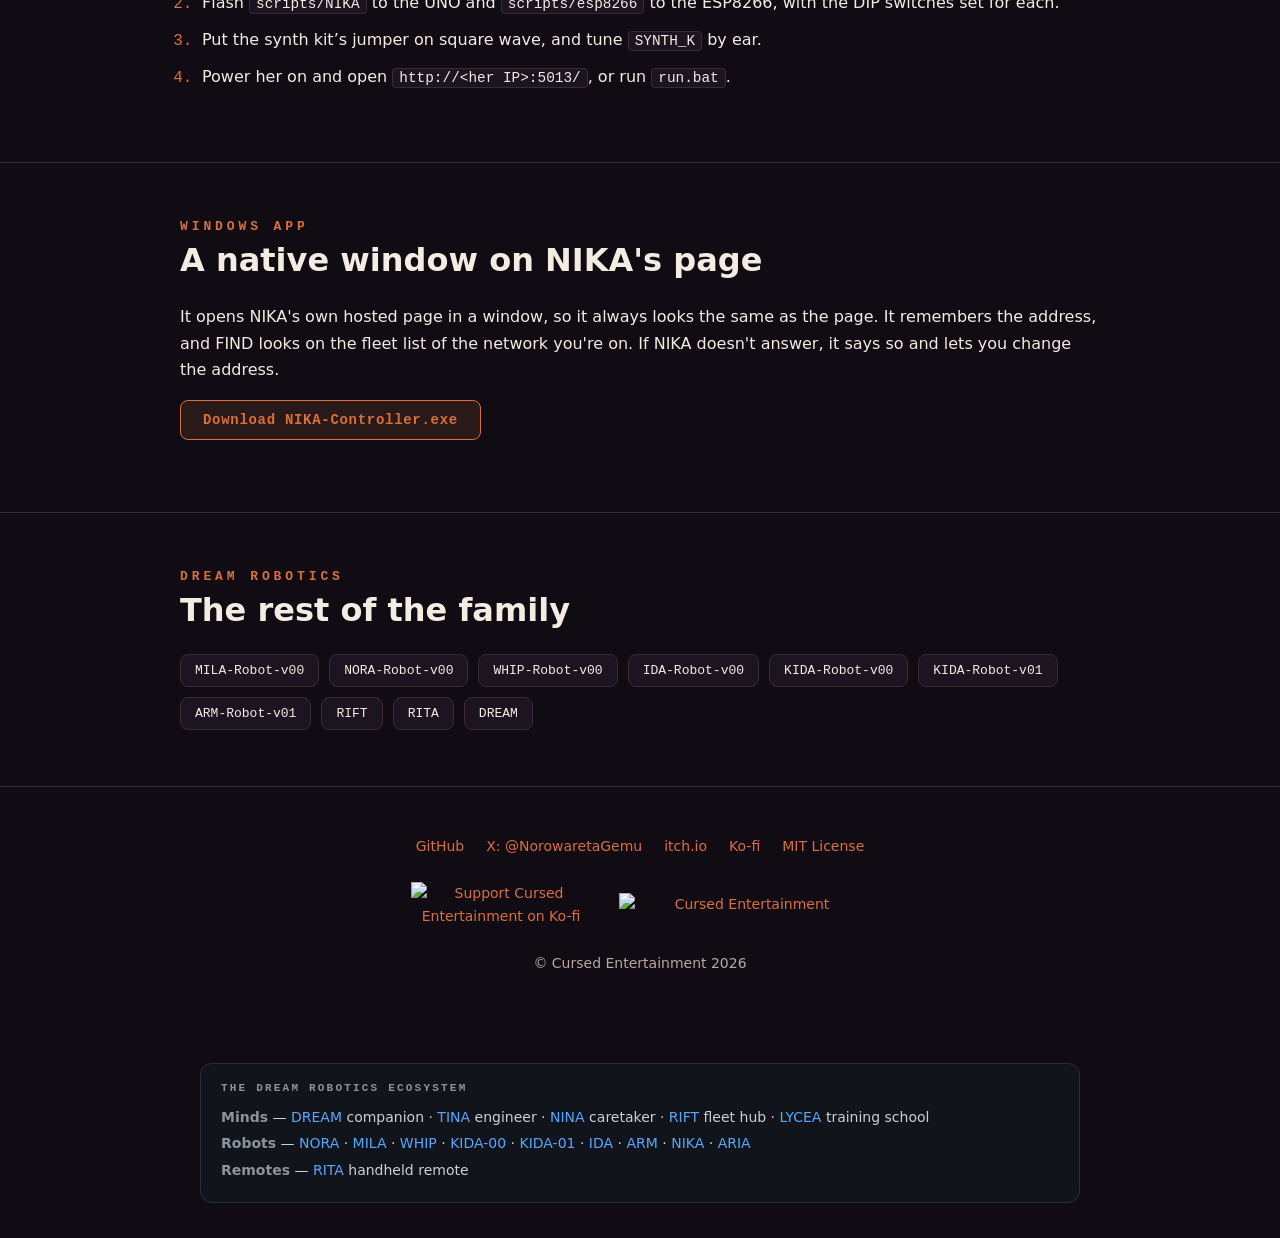
==== commit a6660f34: "Site and README: the Windows app and what's new Co-Authored-By: Claude Opus 5.5 <noreply@anthropic.c" ====
--- a/index.html
+++ b/index.html
@@ -125,6 +125,15 @@
   </div>
 </section>
 
+<section id="windows">
+  <div class="wrap">
+    <h2>Windows app</h2>
+    <h3 class="title">A native window on NIKA's page</h3>
+    <p>It opens NIKA's own hosted page in a window, so it always looks the same as the page. It remembers the address, and FIND looks on the fleet list of the network you're on. If NIKA doesn't answer, it says so and lets you change the address.</p>
+    <p><a class="btn primary" href="https://github.com/CursedPrograms/NIKA-Robot-v00/raw/main/builds/NIKA-Controller.exe">Download NIKA-Controller.exe</a></p>
+  </div>
+</section>
+
 <section id="related">
   <div class="wrap">
     <h2>DREAM Robotics</h2>
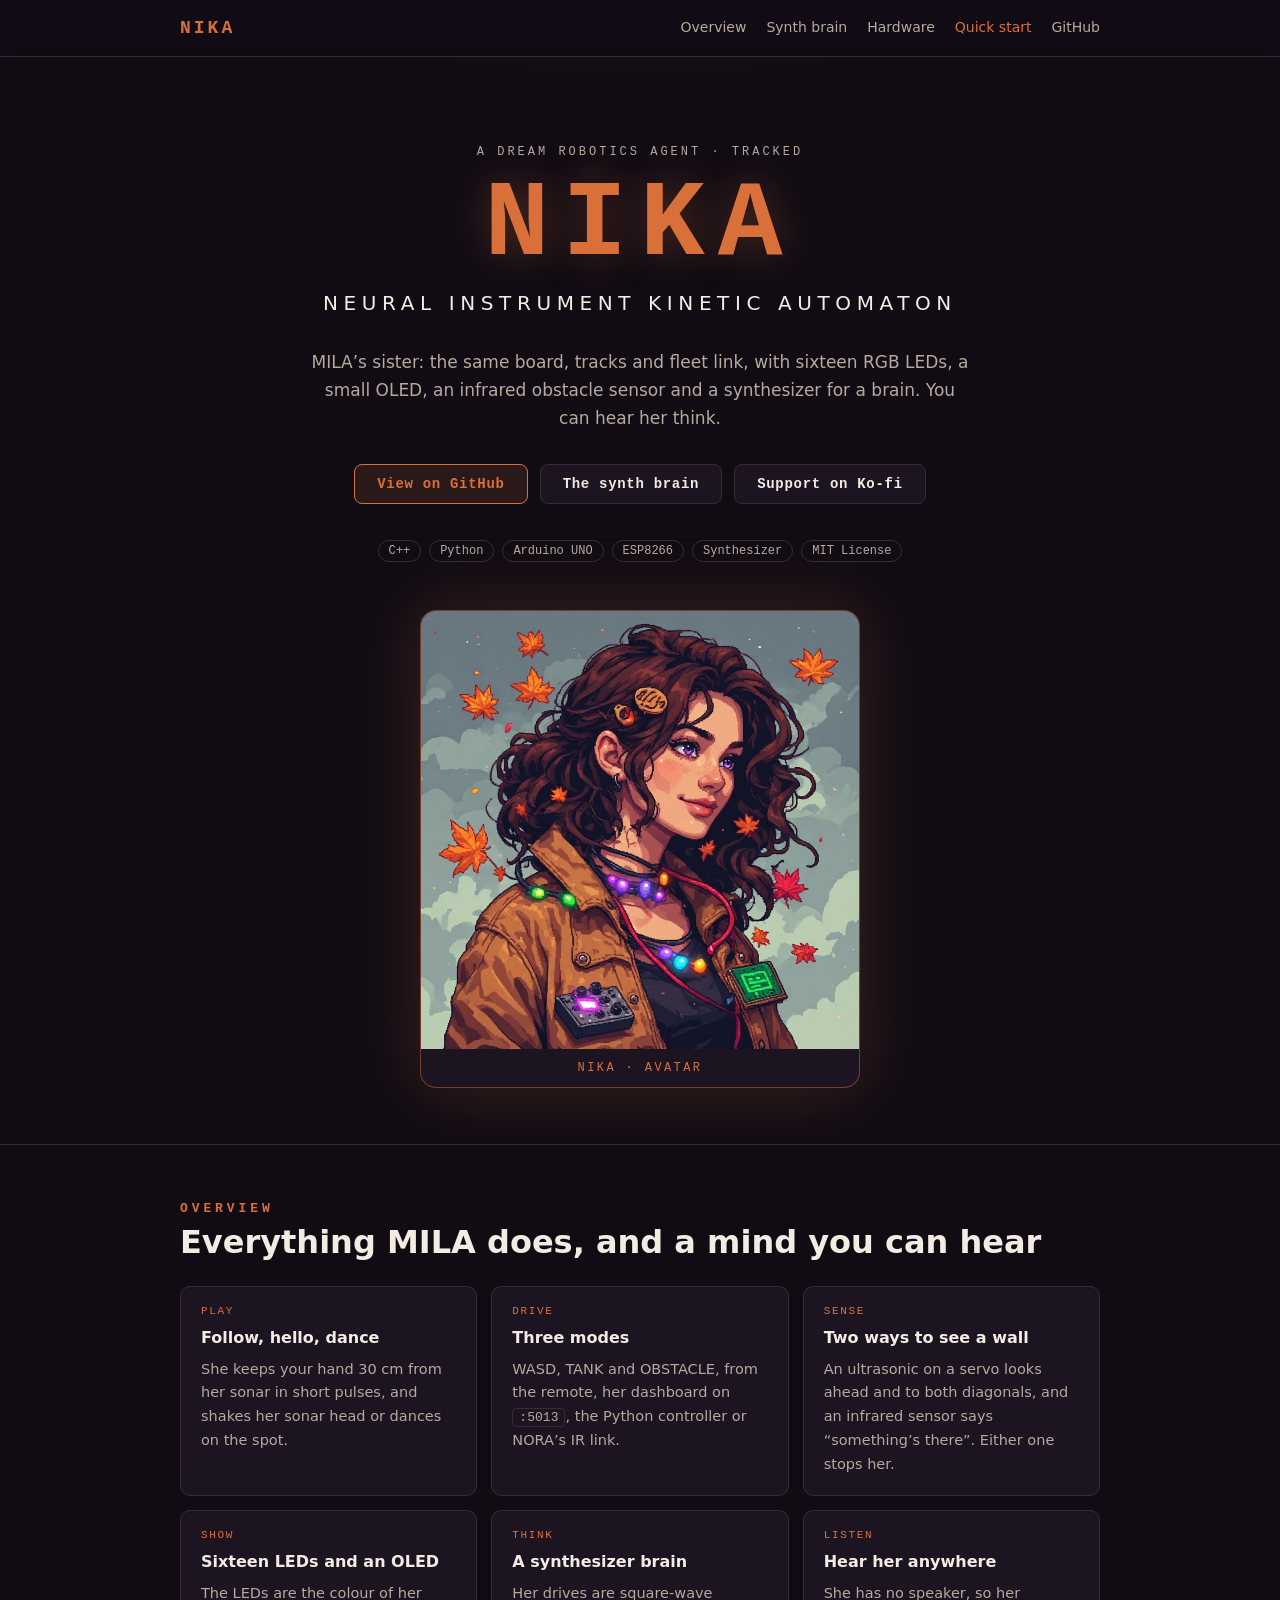
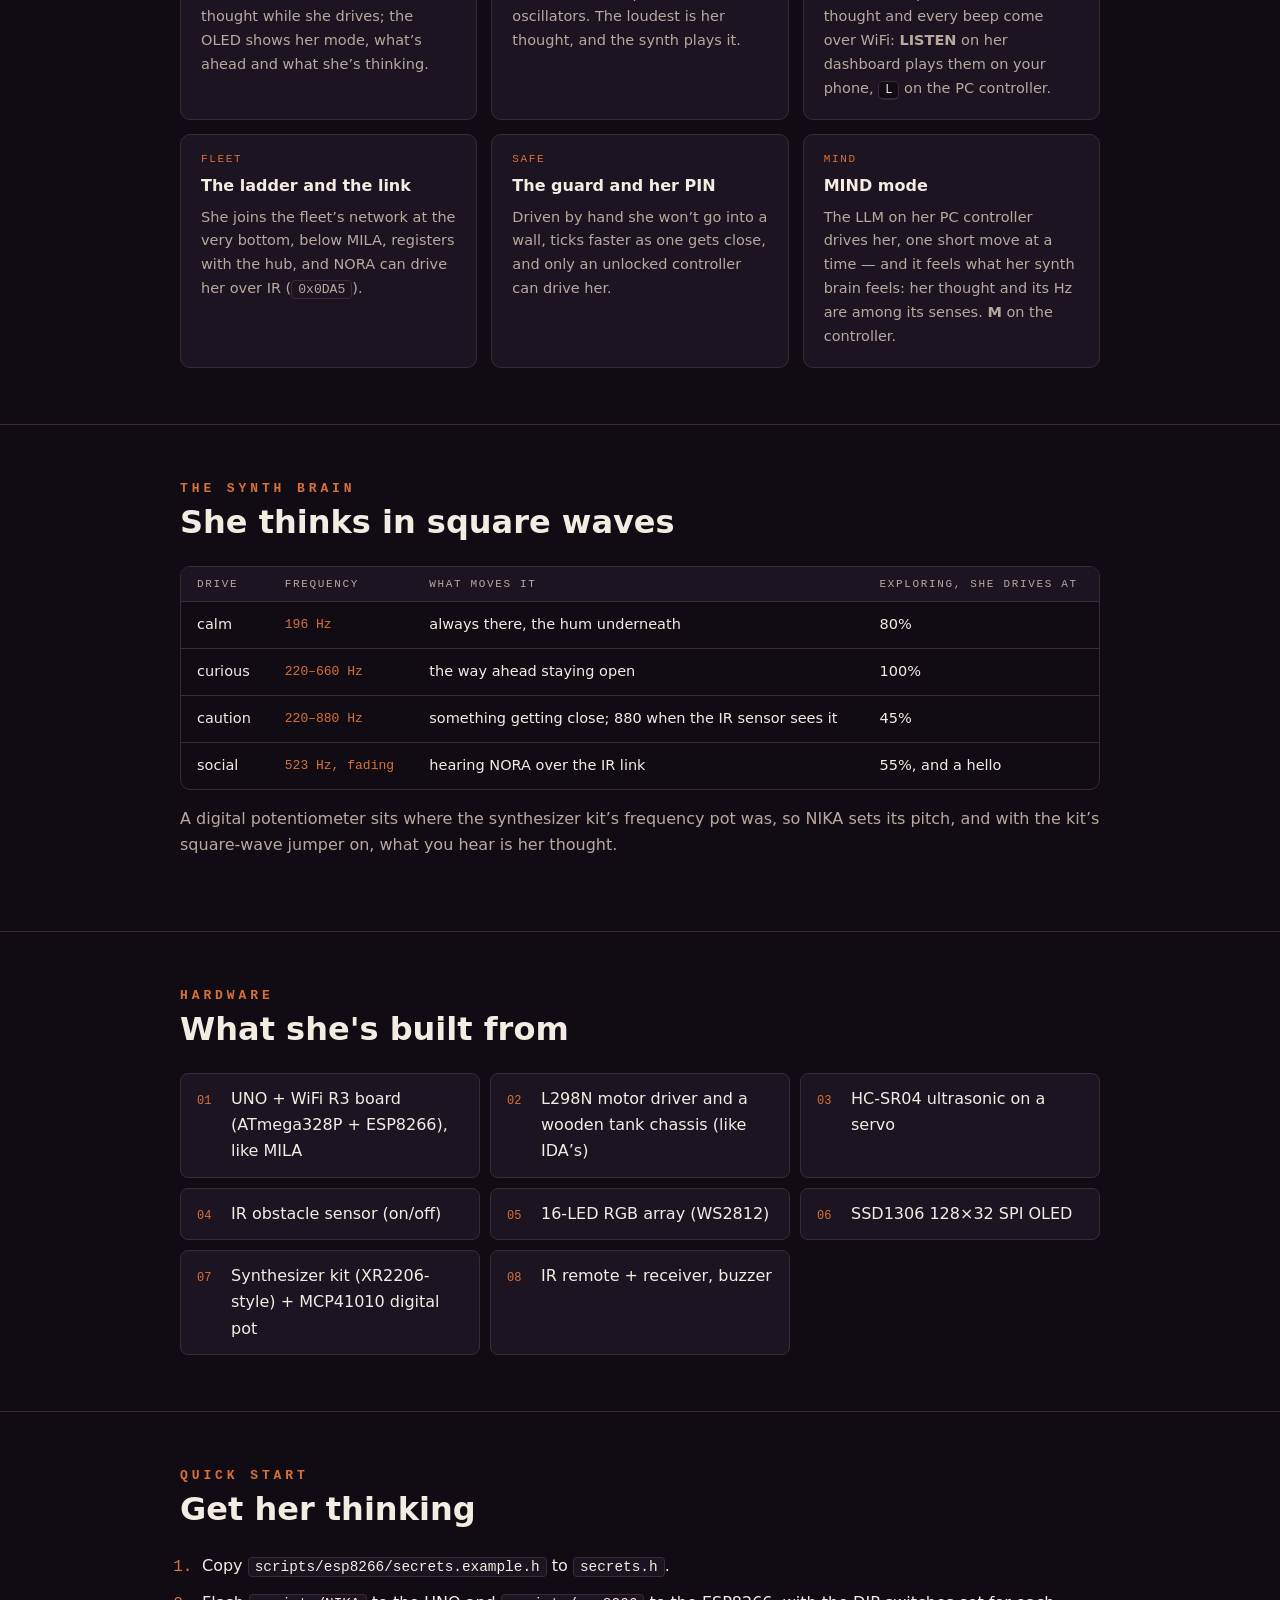
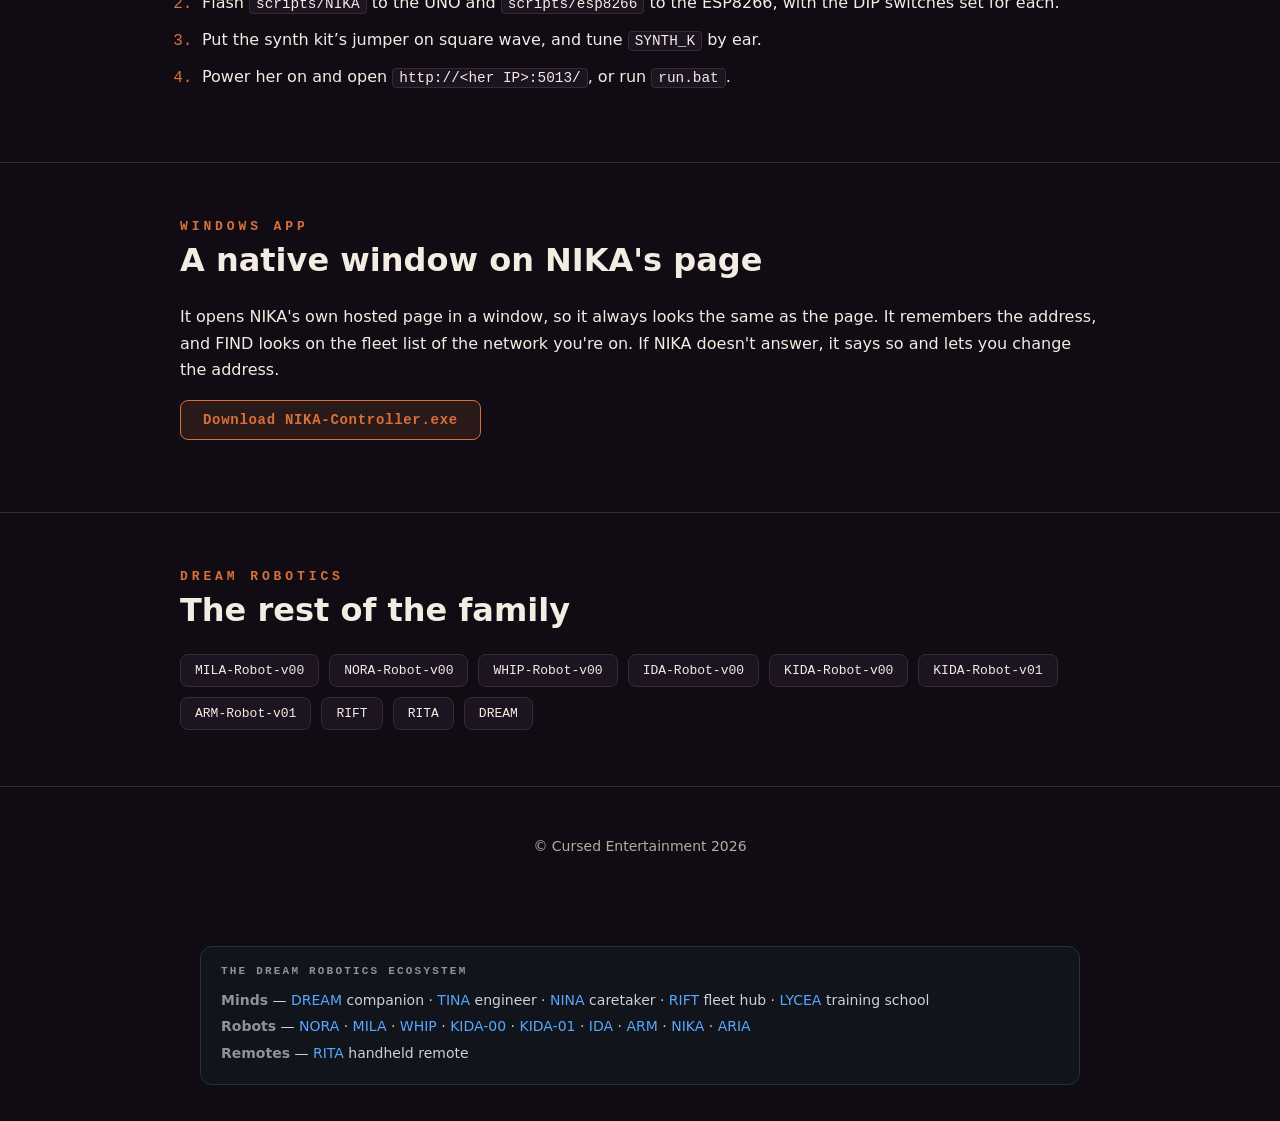
==== commit e2ed74d3: "Sites: one shared footer, from RIFT's site, with the SynthWomb logo Co-Authored-By: Claude Opus 5.5 " ====
--- a/index.html
+++ b/index.html
@@ -155,26 +155,8 @@
 
 </main>
 
-<footer>
-  <div class="wrap">
-    <div class="links">
-      <a href="https://github.com/CursedPrograms/NIKA-Robot-v00">GitHub</a>
-      <a href="https://x.com/NorowaretaGemu">X: @NorowaretaGemu</a>
-      <a href="https://cursed-entertainment.itch.io/">itch.io</a>
-      <a href="https://ko-fi.com/cursedentertainment">Ko-fi</a>
-      <a href="https://github.com/CursedPrograms/NIKA-Robot-v00/blob/main/LICENSE">MIT License</a>
-    </div>
-    <div class="logos">
-      <a href="https://ko-fi.com/cursedentertainment">
-        <img src="https://ko-fi.com/img/githubbutton_sm.svg" alt="Support Cursed Entertainment on Ko-fi" width="180" loading="lazy">
-      </a>
-      <a href="https://cursed-entertainment.itch.io/">
-        <img src="https://github.com/CursedPrograms/cursedentertainment/raw/main/images/logos/logo-wide-grey.png" alt="Cursed Entertainment" width="250" loading="lazy">
-      </a>
-    </div>
-    <div>&copy; Cursed Entertainment 2026</div>
-  </div>
-</footer>
+<footer id="site-footer">&copy; Cursed Entertainment 2026</footer>
+<script src="https://cursedprograms.github.io/RIFT/site/footer.js"></script>
 
 <!-- DREAM-ECOSYSTEM:START -->
 <section class="eco">
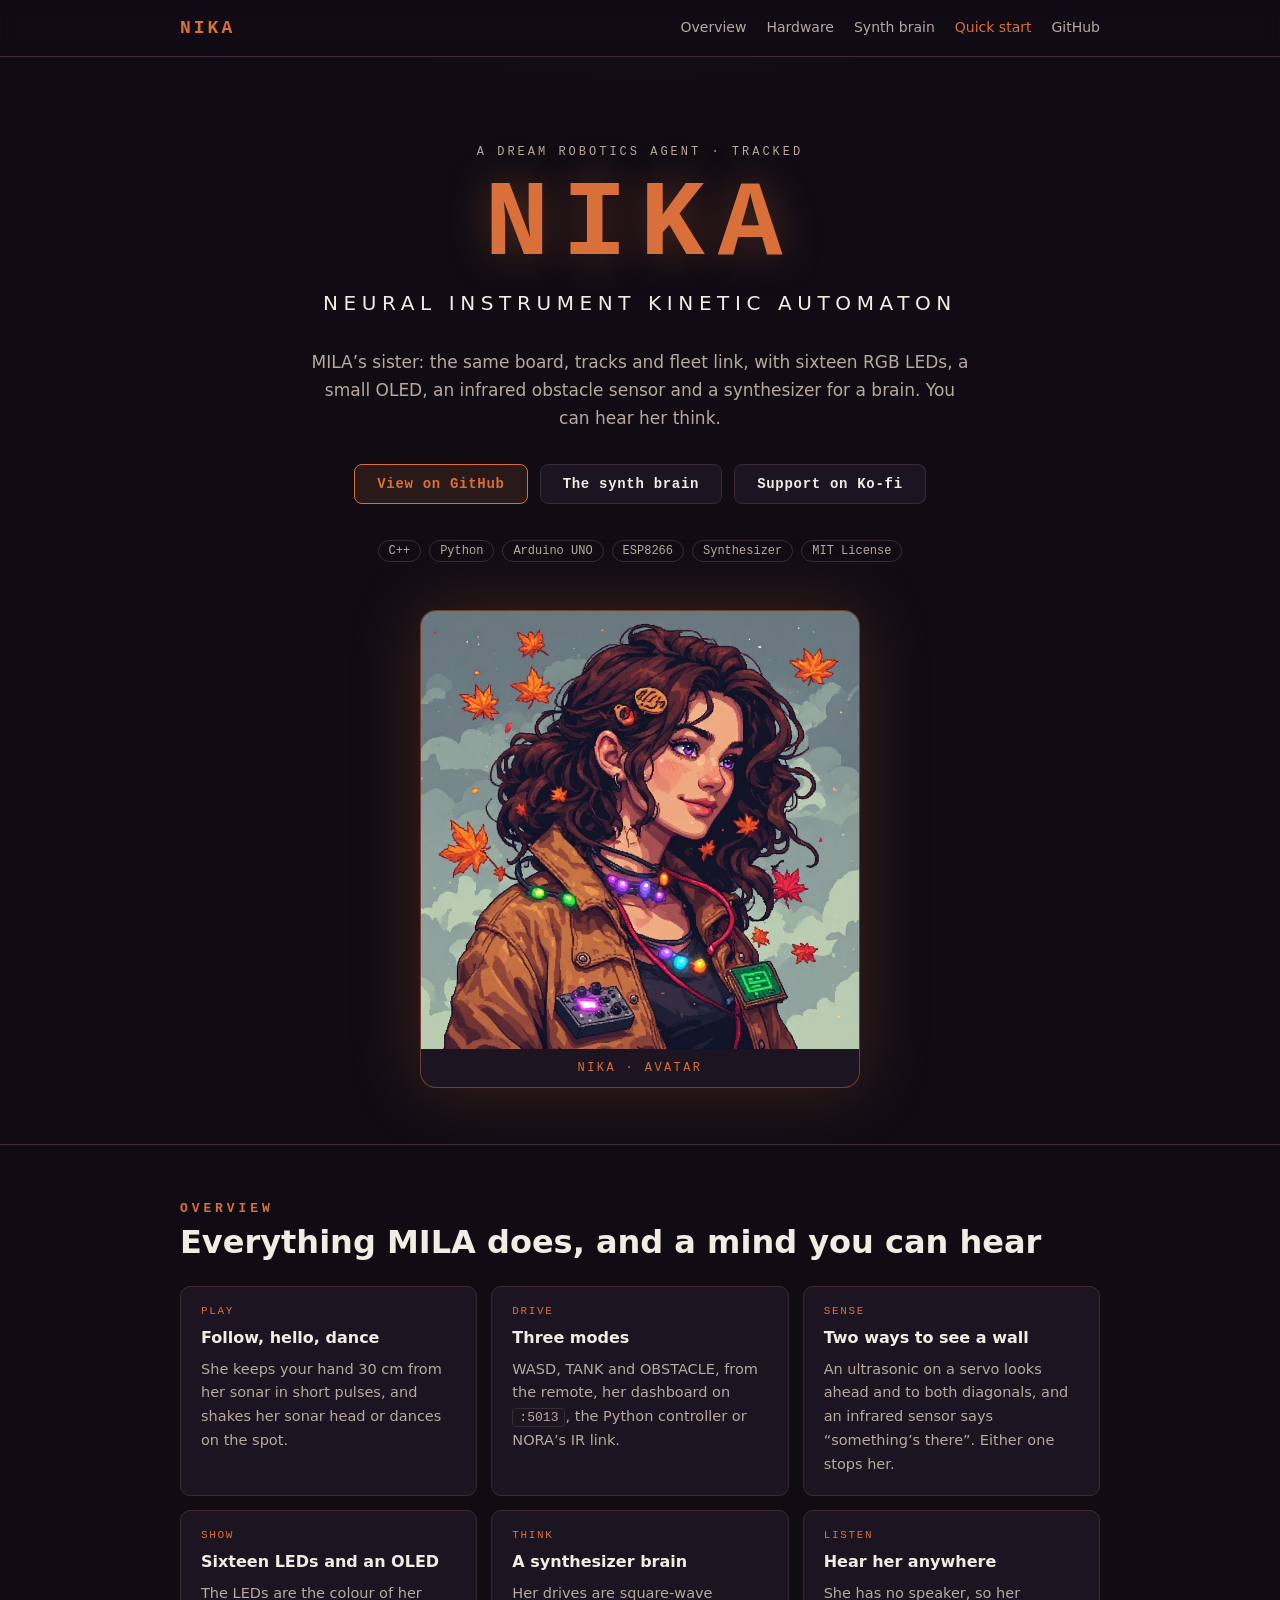
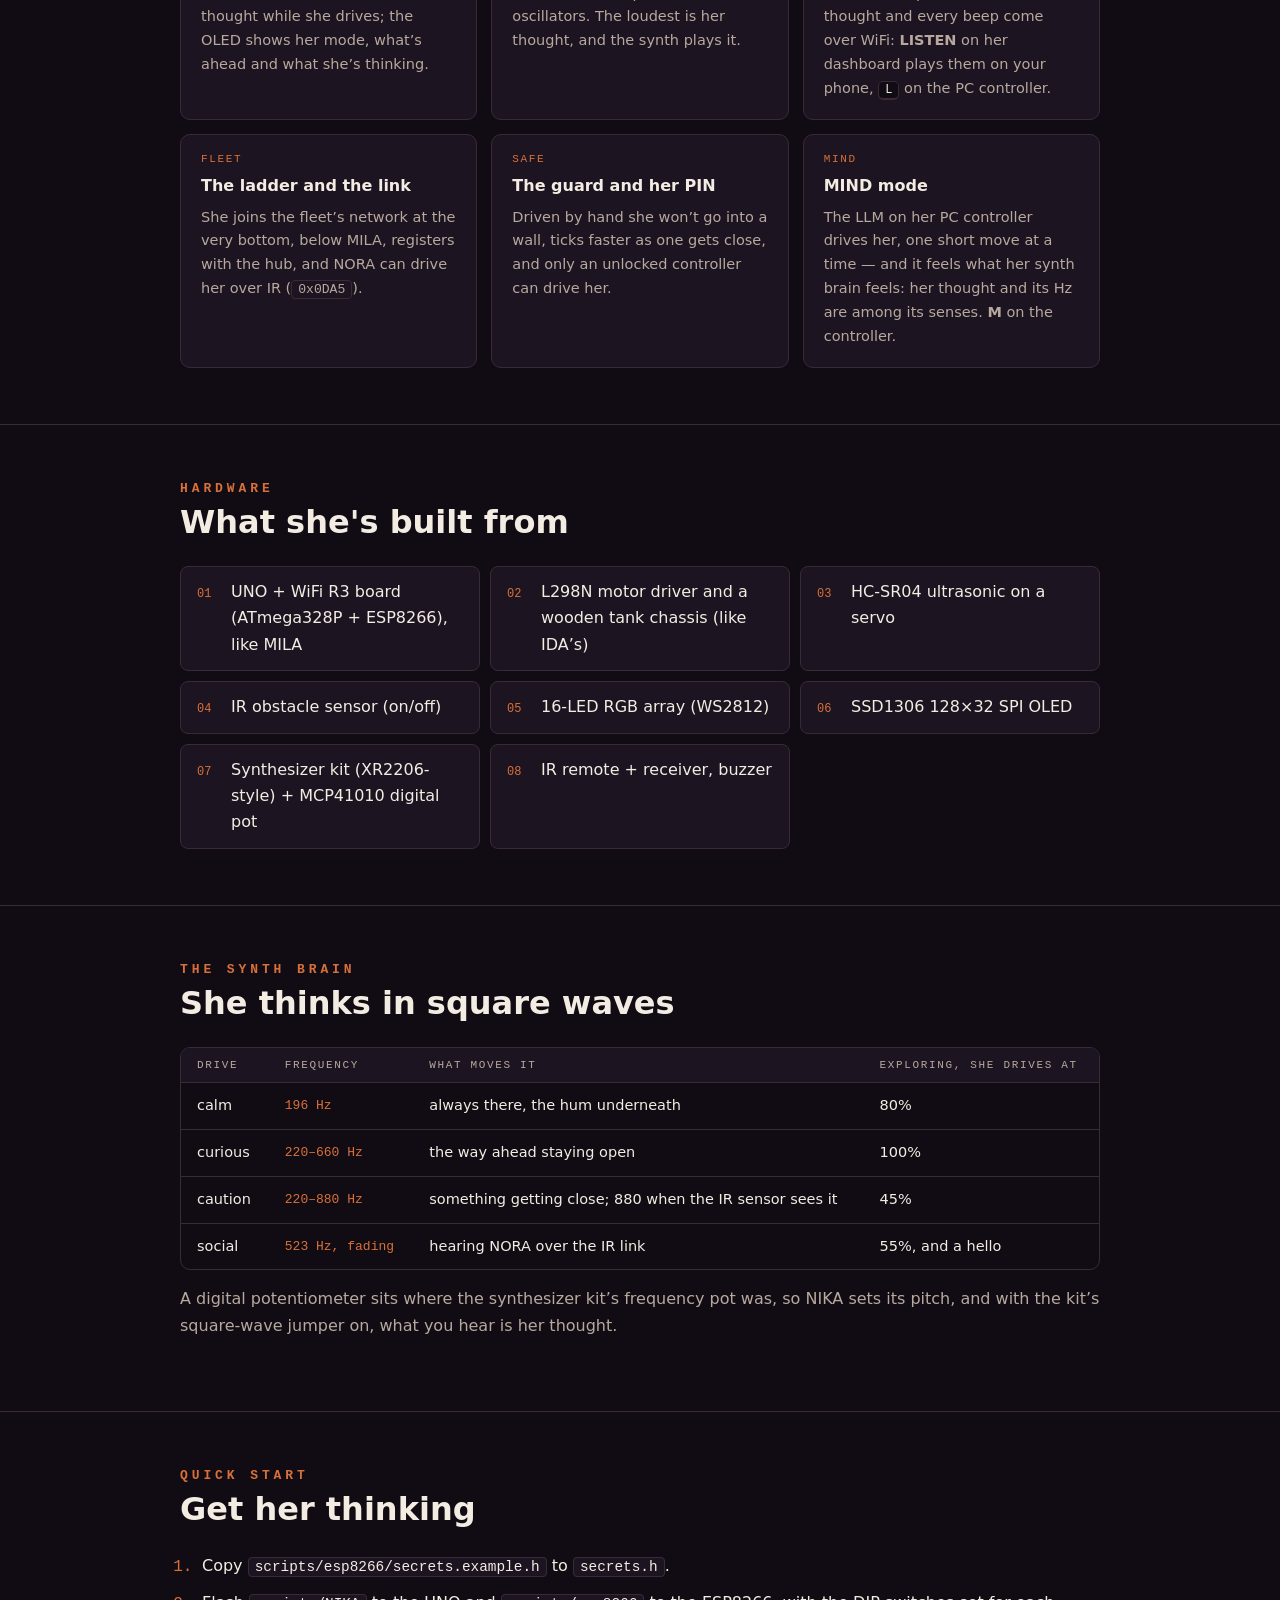
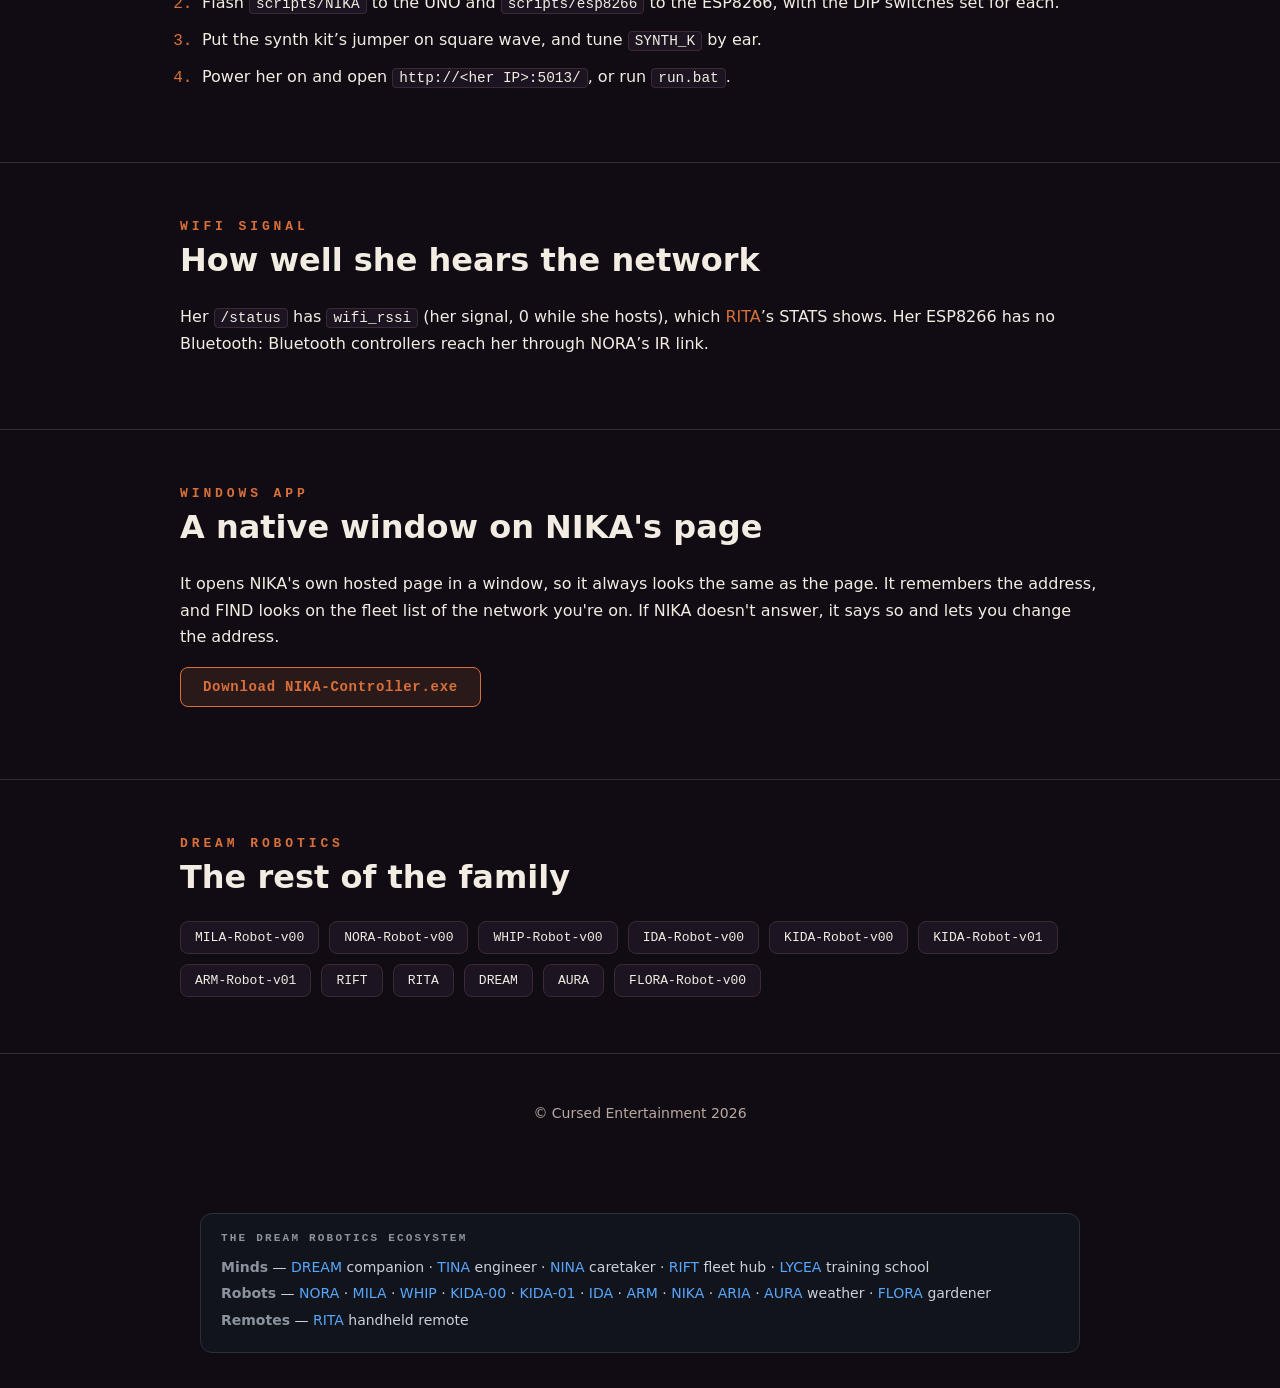
==== commit 3359f130: "AURA (weather) and FLORA (gardener) join the fleet: README avatars, ecosystem list, site Co-Authored" ====
--- a/index.html
+++ b/index.html
@@ -22,8 +22,8 @@
     <a class="brand" href="#top">NIKA</a>
     <ul>
       <li><a href="#overview">Overview</a></li>
+      <li><a href="#hardware">Hardware</a></li>
       <li><a href="#brain">Synth brain</a></li>
-      <li><a href="#hardware">Hardware</a></li>
       <li><a href="#quickstart">Quick start</a></li>
       <li><a href="https://github.com/CursedPrograms/NIKA-Robot-v00">GitHub</a></li>
     </ul>
@@ -57,7 +57,6 @@
 </header>
 
 <main>
-
 <section id="overview">
   <div class="wrap">
     <h2>Overview</h2>
@@ -73,6 +72,23 @@
       <div class="card"><span class="k">Safe</span><h4>The guard and her PIN</h4><p>Driven by hand she won&rsquo;t go into a wall, ticks faster as one gets close, and only an unlocked controller can drive her.</p></div>
       <div class="card"><span class="k">Mind</span><h4>MIND mode</h4><p>The LLM on her PC controller drives her, one short move at a time &mdash; and it feels what her synth brain feels: her thought and its Hz are among its senses. <b>M</b> on the controller.</p></div>
     </div>
+  </div>
+</section>
+
+<section id="hardware">
+  <div class="wrap">
+    <h2>Hardware</h2>
+    <h3 class="title">What she's built from</h3>
+    <ol class="parts">
+      <li><span class="n">01</span> UNO + WiFi R3 board (ATmega328P + ESP8266), like MILA</li>
+      <li><span class="n">02</span> L298N motor driver and a wooden tank chassis (like IDA&rsquo;s)</li>
+      <li><span class="n">03</span> HC-SR04 ultrasonic on a servo</li>
+      <li><span class="n">04</span> IR obstacle sensor (on/off)</li>
+      <li><span class="n">05</span> 16-LED RGB array (WS2812)</li>
+      <li><span class="n">06</span> SSD1306 128&times;32 SPI OLED</li>
+      <li><span class="n">07</span> Synthesizer kit (XR2206-style) + MCP41010 digital pot</li>
+      <li><span class="n">08</span> IR remote + receiver, buzzer</li>
+    </ol>
   </div>
 </section>
 
@@ -95,23 +111,6 @@
   </div>
 </section>
 
-<section id="hardware">
-  <div class="wrap">
-    <h2>Hardware</h2>
-    <h3 class="title">What she's built from</h3>
-    <ol class="parts">
-      <li><span class="n">01</span> UNO + WiFi R3 board (ATmega328P + ESP8266), like MILA</li>
-      <li><span class="n">02</span> L298N motor driver and a wooden tank chassis (like IDA&rsquo;s)</li>
-      <li><span class="n">03</span> HC-SR04 ultrasonic on a servo</li>
-      <li><span class="n">04</span> IR obstacle sensor (on/off)</li>
-      <li><span class="n">05</span> 16-LED RGB array (WS2812)</li>
-      <li><span class="n">06</span> SSD1306 128&times;32 SPI OLED</li>
-      <li><span class="n">07</span> Synthesizer kit (XR2206-style) + MCP41010 digital pot</li>
-      <li><span class="n">08</span> IR remote + receiver, buzzer</li>
-    </ol>
-  </div>
-</section>
-
 <section id="quickstart">
   <div class="wrap">
     <h2>Quick start</h2>
@@ -122,6 +121,14 @@
       <li>Put the synth kit&rsquo;s jumper on square wave, and tune <code>SYNTH_K</code> by ear.</li>
       <li>Power her on and open <code>http://&lt;her IP&gt;:5013/</code>, or run <code>run.bat</code>.</li>
     </ol>
+  </div>
+</section>
+
+<section id="signal">
+  <div class="wrap">
+    <h2>WiFi signal</h2>
+    <h3 class="title">How well she hears the network</h3>
+    <p>Her <code>/status</code> has <code>wifi_rssi</code> (her signal, 0 while she hosts), which <a href="https://cursedprograms.github.io/RITA/">RITA</a>&rsquo;s STATS shows. Her ESP8266 has no Bluetooth: Bluetooth controllers reach her through NORA&rsquo;s IR link.</p>
   </div>
 </section>
 
@@ -149,6 +156,8 @@
       <a href="https://github.com/CursedPrograms/RIFT">RIFT</a>
       <a href="https://github.com/CursedPrograms/RITA">RITA</a>
       <a href="https://github.com/CursedPrograms/DREAM">DREAM</a>
+      <a href="https://github.com/CursedPrograms/AURA">AURA</a>
+      <a href="https://github.com/CursedPrograms/FLORA-Robot-v00">FLORA-Robot-v00</a>
     </div>
   </div>
 </section>
@@ -162,7 +171,7 @@
 <section class="eco">
   <div class="eco-title">The DREAM Robotics ecosystem</div>
   <div><strong>Minds</strong> — <a href="https://cursedprograms.github.io/DREAM/">DREAM</a> companion · <a href="https://cursedprograms.github.io/TINA/">TINA</a> engineer · <a href="https://cursedprograms.github.io/NINA/">NINA</a> caretaker · <a href="https://cursedprograms.github.io/RIFT/">RIFT</a> fleet hub · <a href="https://github.com/CursedPrograms/LYCEA">LYCEA</a> training school</div>
-  <div><strong>Robots</strong> — <a href="https://cursedprograms.github.io/NORA-Robot-v00/">NORA</a> · <a href="https://cursedprograms.github.io/MILA-Robot-v00/">MILA</a> · <a href="https://cursedprograms.github.io/WHIP-Robot-v00/">WHIP</a> · <a href="https://cursedprograms.github.io/KIDA-Robot-v00/">KIDA-00</a> · <a href="https://cursedprograms.github.io/KIDA-Robot-v01/">KIDA-01</a> · <a href="https://cursedprograms.github.io/IDA-Robot-v00/">IDA</a> · <a href="https://cursedprograms.github.io/ARM-Robot-v01/">ARM</a> · <a href="https://cursedprograms.github.io/NIKA-Robot-v00/">NIKA</a> · <a href="https://cursedprograms.github.io/ARIA-Robot-v00/">ARIA</a></div>
+  <div><strong>Robots</strong> — <a href="https://cursedprograms.github.io/NORA-Robot-v00/">NORA</a> · <a href="https://cursedprograms.github.io/MILA-Robot-v00/">MILA</a> · <a href="https://cursedprograms.github.io/WHIP-Robot-v00/">WHIP</a> · <a href="https://cursedprograms.github.io/KIDA-Robot-v00/">KIDA-00</a> · <a href="https://cursedprograms.github.io/KIDA-Robot-v01/">KIDA-01</a> · <a href="https://cursedprograms.github.io/IDA-Robot-v00/">IDA</a> · <a href="https://cursedprograms.github.io/ARM-Robot-v01/">ARM</a> · <a href="https://cursedprograms.github.io/NIKA-Robot-v00/">NIKA</a> · <a href="https://cursedprograms.github.io/ARIA-Robot-v00/">ARIA</a> · <a href="https://cursedprograms.github.io/AURA/">AURA</a> weather · <a href="https://cursedprograms.github.io/FLORA-Robot-v00/">FLORA</a> gardener</div>
   <div><strong>Remotes</strong> — <a href="https://cursedprograms.github.io/RITA/">RITA</a> handheld remote</div>
 </section>
 <!-- DREAM-ECOSYSTEM:END -->
